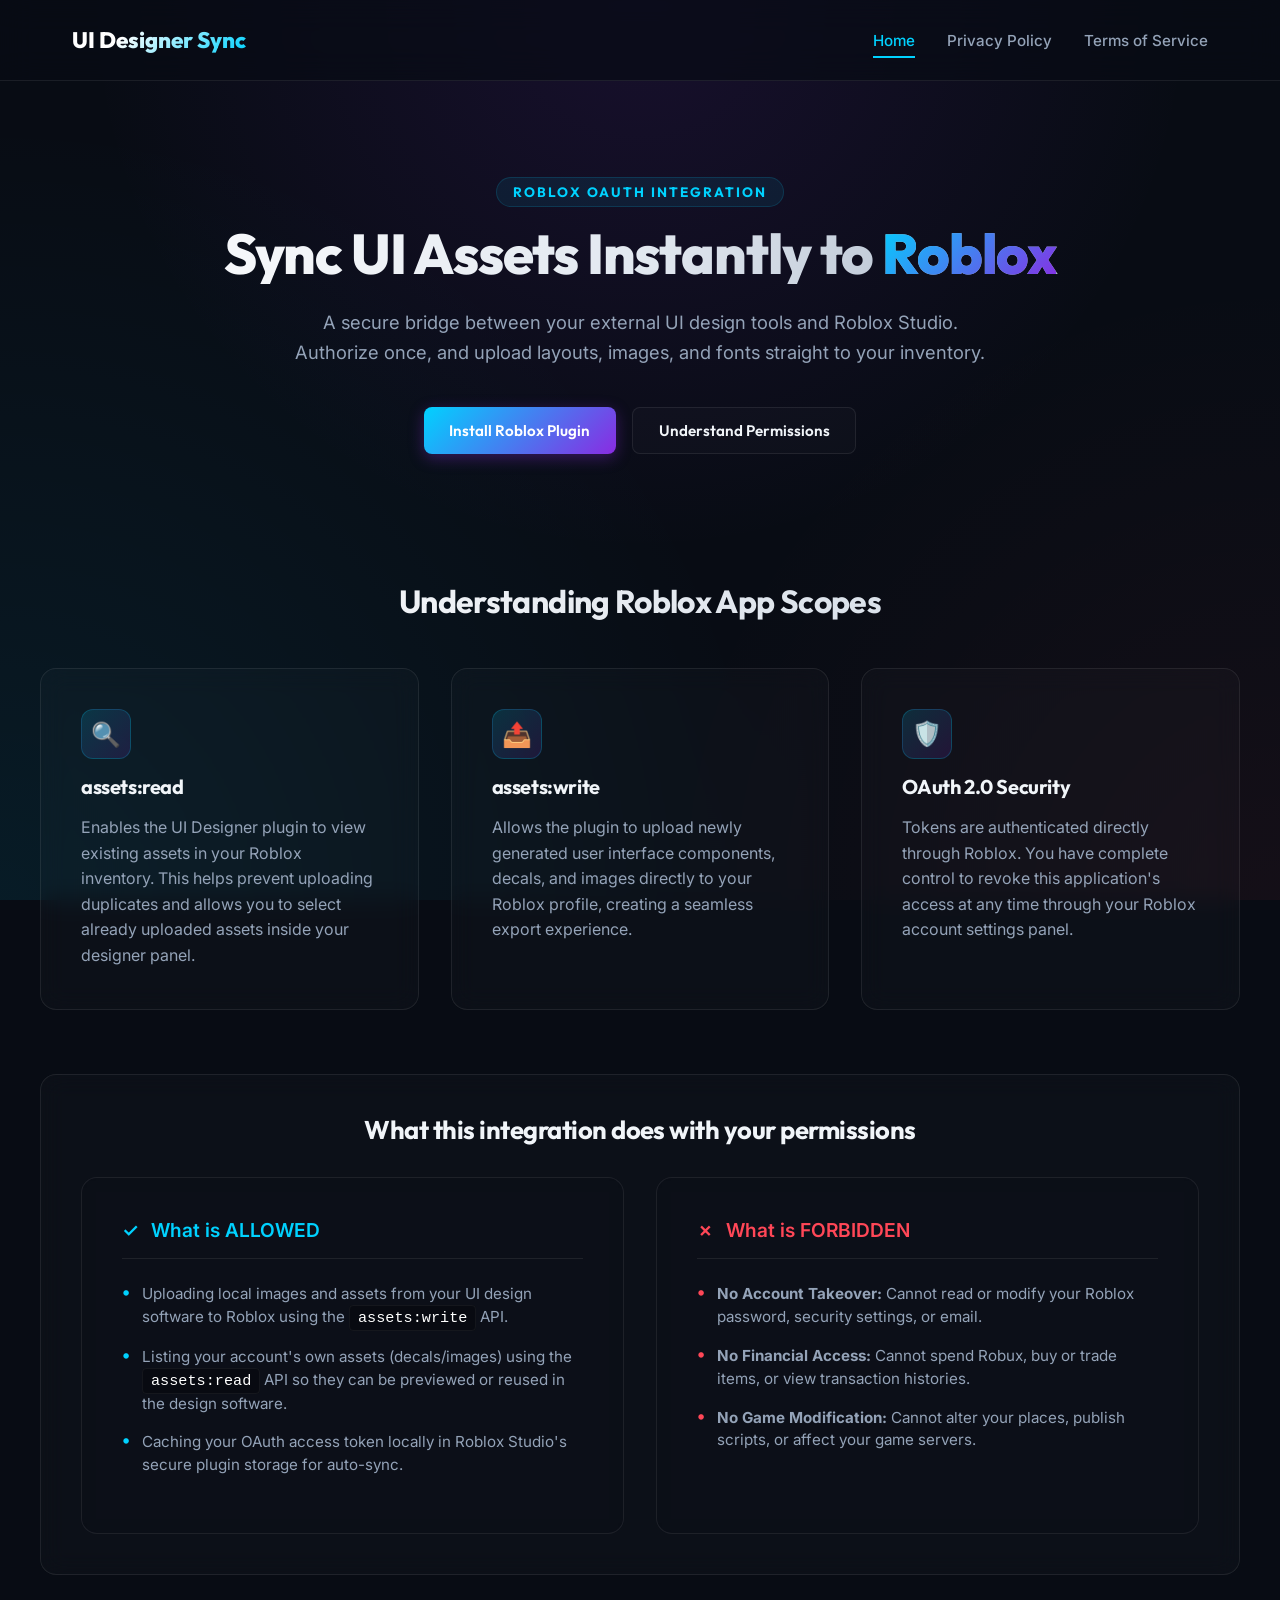
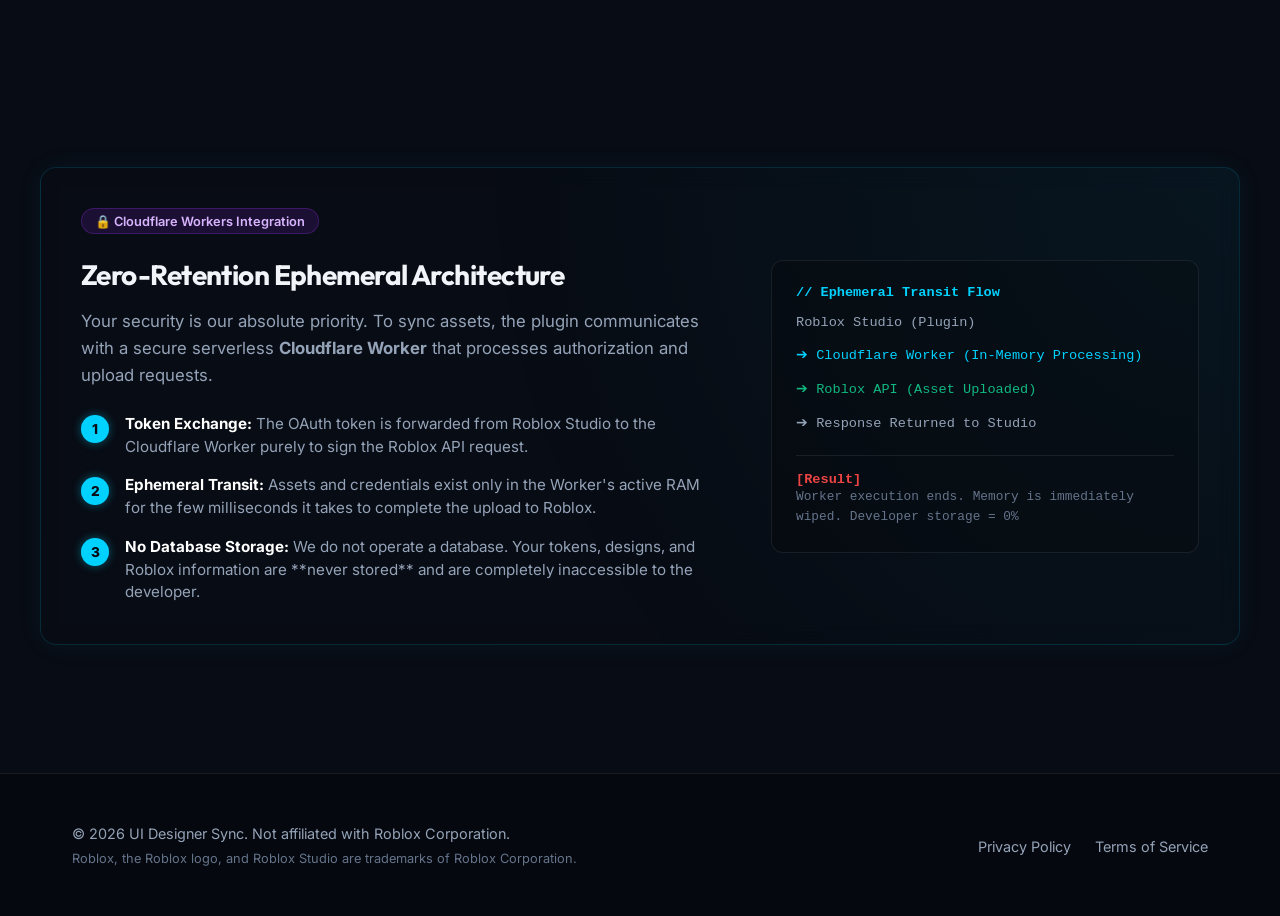
==== index.html @ 8e68c775 "Add files via upload" ====
<!DOCTYPE html>
<html lang="en">
<head>
  <meta charset="UTF-8">
  <meta name="viewport" content="width=device-width, initial-scale=1.0">
  <title>UI Designer Sync - Roblox OAuth Documentation & Entry Link</title>
  <meta name="description" content="Securely synchronize your UI designs and assets directly to your Roblox account. Read about our OAuth integration, assets:read/write scopes, and ephemeral Cloudflare Workers architecture.">
  
  <!-- Preconnect and Fonts -->
  <link rel="preconnect" href="https://fonts.googleapis.com">
  <link rel="preconnect" href="https://fonts.gstatic.com" crossorigin>
  <link href="https://fonts.googleapis.com/css2?family=Inter:wght@300;400;500;600;700&family=Outfit:wght@400;500;600;700;800&display=swap" rel="stylesheet">
  
  <!-- Core Stylesheet -->
  <link rel="stylesheet" href="style.css">
</head>
<body>

  <!-- Navigation Header -->
  <header id="site-header">
    <div class="container nav-wrapper">
      <div class="logo-area">
        <span class="logo-text">UI Designer Sync</span>
      </div>
      <nav id="main-navigation">
        <ul>
          <li><a href="index.html" class="active" id="nav-home">Home</a></li>
          <li><a href="privacy.html" id="nav-privacy">Privacy Policy</a></li>
          <li><a href="terms.html" id="nav-terms">Terms of Service</a></li>
        </ul>
      </nav>
    </div>
  </header>

  <main>
    <!-- Hero Section -->
    <section class="hero container" id="hero-section">
      <span class="hero-tagline">Roblox OAuth Integration</span>
      <h1 class="hero-title">Sync UI Assets Instantly to <span>Roblox</span></h1>
      <p class="hero-desc">
        A secure bridge between your external UI design tools and Roblox Studio. Authorize once, and upload layouts, images, and fonts straight to your inventory.
      </p>
      <div class="hero-actions">
        <a href="https://www.roblox.com/library/" target="_blank" rel="noopener noreferrer" class="btn btn-primary" id="btn-install-plugin">
          Install Roblox Plugin
        </a>
        <a href="#scopes-section" class="btn btn-secondary" id="btn-learn-more">
          Understand Permissions
        </a>
      </div>
    </section>

    <!-- Info / Permissions Section -->
    <section class="info-section container" id="scopes-section">
      <h2 class="section-title">Understanding Roblox App Scopes</h2>
      
      <div class="grid-3">
        <!-- Scope Read -->
        <div class="panel card" id="card-scope-read">
          <div class="card-icon">
            <span>🔍</span>
          </div>
          <h3 class="card-title">assets:read</h3>
          <p>
            Enables the UI Designer plugin to view existing assets in your Roblox inventory. This helps prevent uploading duplicates and allows you to select already uploaded assets inside your designer panel.
          </p>
        </div>

        <!-- Scope Write -->
        <div class="panel card" id="card-scope-write">
          <div class="card-icon">
            <span>📤</span>
          </div>
          <h3 class="card-title">assets:write</h3>
          <p>
            Allows the plugin to upload newly generated user interface components, decals, and images directly to your Roblox profile, creating a seamless export experience.
          </p>
        </div>

        <!-- Scope Security -->
        <div class="panel card" id="card-scope-security">
          <div class="card-icon">
            <span>🛡️</span>
          </div>
          <h3 class="card-title">OAuth 2.0 Security</h3>
          <p>
            Tokens are authenticated directly through Roblox. You have complete control to revoke this application's access at any time through your Roblox account settings panel.
          </p>
        </div>
      </div>

      <!-- Scope Allowed vs Forbidden Validator -->
      <div class="panel scope-validator-box" id="scope-validator">
        <h3 style="margin-bottom: 2rem; font-size: 1.6rem; text-align: center; font-family: 'Outfit', sans-serif;">
          What this integration does with your permissions
        </h3>
        
        <div class="scope-grid">
          <!-- Allowed Operations -->
          <div class="panel scope-list-panel allowed" id="panel-allowed-scopes">
            <div class="scope-header allowed">
              <span>✓</span> What is ALLOWED
            </div>
            <div class="scope-item">
              <span class="scope-item-bullet">•</span>
              <span class="scope-item-text">
                Uploading local images and assets from your UI design software to Roblox using the <code class="scope-code">assets:write</code> API.
              </span>
            </div>
            <div class="scope-item">
              <span class="scope-item-bullet">•</span>
              <span class="scope-item-text">
                Listing your account's own assets (decals/images) using the <code class="scope-code">assets:read</code> API so they can be previewed or reused in the design software.
              </span>
            </div>
            <div class="scope-item">
              <span class="scope-item-bullet">•</span>
              <span class="scope-item-text">
                Caching your OAuth access token locally in Roblox Studio's secure plugin storage for auto-sync.
              </span>
            </div>
          </div>

          <!-- Forbidden Operations -->
          <div class="panel scope-list-panel forbidden" id="panel-forbidden-scopes">
            <div class="scope-header forbidden">
              <span>✗</span> What is FORBIDDEN
            </div>
            <div class="scope-item">
              <span class="scope-item-bullet">•</span>
              <span class="scope-item-text">
                <strong>No Account Takeover:</strong> Cannot read or modify your Roblox password, security settings, or email.
              </span>
            </div>
            <div class="scope-item">
              <span class="scope-item-bullet">•</span>
              <span class="scope-item-text">
                <strong>No Financial Access:</strong> Cannot spend Robux, buy or trade items, or view transaction histories.
              </span>
            </div>
            <div class="scope-item">
              <span class="scope-item-bullet">•</span>
              <span class="scope-item-text">
                <strong>No Game Modification:</strong> Cannot alter your places, publish scripts, or affect your game servers.
              </span>
            </div>
          </div>
        </div>
      </div>
    </section>

    <!-- Cloudflare Security Architecture Section -->
    <section class="info-section container" id="security-architecture">
      <div class="panel security-highlight" id="security-panel">
        <div class="security-grid">
          <div class="security-content">
            <span class="security-badge">🔒 Cloudflare Workers Integration</span>
            <h3>Zero-Retention Ephemeral Architecture</h3>
            <p>
              Your security is our absolute priority. To sync assets, the plugin communicates with a secure serverless <strong>Cloudflare Worker</strong> that processes authorization and upload requests.
            </p>
            
            <div class="workflow-steps">
              <div class="wf-step">
                <div class="wf-num">1</div>
                <div class="wf-text">
                  <strong>Token Exchange:</strong> The OAuth token is forwarded from Roblox Studio to the Cloudflare Worker purely to sign the Roblox API request.
                </div>
              </div>
              
              <div class="wf-step">
                <div class="wf-num">2</div>
                <div class="wf-text">
                  <strong>Ephemeral Transit:</strong> Assets and credentials exist only in the Worker's active RAM for the few milliseconds it takes to complete the upload to Roblox.
                </div>
              </div>
              
              <div class="wf-step">
                <div class="wf-num">3</div>
                <div class="wf-text">
                  <strong>No Database Storage:</strong> We do not operate a database. Your tokens, designs, and Roblox information are **never stored** and are completely inaccessible to the developer.
                </div>
              </div>
            </div>
          </div>
          
          <div class="security-visual-card" id="security-visual">
            <div class="code-title">// Ephemeral Transit Flow</div>
            <p style="margin-bottom: 0.75rem;">Roblox Studio (Plugin)</p>
            <p style="margin-bottom: 0.75rem; color: var(--primary);">➔ Cloudflare Worker (In-Memory Processing)</p>
            <p style="margin-bottom: 0.75rem; color: #10b981;">➔ Roblox API (Asset Uploaded)</p>
            <p style="margin-bottom: 1.25rem;">➔ Response Returned to Studio</p>
            <hr style="border: 0; border-top: 1px solid var(--border-glass); margin-bottom: 1rem;">
            <div style="color: #ef4444; font-weight: bold;">[Result]</div>
            <p style="color: var(--text-muted); font-size: 0.8rem;">
              Worker execution ends. Memory is immediately wiped. Developer storage = 0%
            </p>
          </div>
        </div>
      </div>
    </section>
  </main>

  <!-- Footer Section -->
  <footer id="site-footer">
    <div class="container footer-wrapper">
      <div>
        <p>&copy; 2026 UI Designer Sync. Not affiliated with Roblox Corporation.</p>
        <p style="font-size: 0.8rem; margin-top: 0.25rem; color: var(--text-muted);">
          Roblox, the Roblox logo, and Roblox Studio are trademarks of Roblox Corporation.
        </p>
      </div>
      <div class="footer-links">
        <a href="privacy.html" id="footer-privacy">Privacy Policy</a>
        <a href="terms.html" id="footer-terms">Terms of Service</a>
      </div>
    </div>
  </footer>

</body>
</html>
---- style.css ----
/* UI Designer Sync - Premium CSS Design System */

/* Root Variables */
:root {
  --bg-primary: #080c14;
  --bg-secondary: #0d1527;
  --bg-glass: rgba(255, 255, 255, 0.02);
  --bg-glass-hover: rgba(255, 255, 255, 0.05);
  
  --border-glass: rgba(255, 255, 255, 0.08);
  --border-glass-hover: rgba(255, 255, 255, 0.15);
  
  /* Color Palette */
  --primary: #00d2ff;
  --primary-glow: rgba(0, 210, 255, 0.35);
  --secondary: #8a2be2;
  --secondary-glow: rgba(138, 43, 226, 0.35);
  --accent: #ff4757;
  --accent-glow: rgba(255, 71, 87, 0.35);
  
  --text-primary: #f1f5f9;
  --text-secondary: #94a3b8;
  --text-muted: #64748b;
  
  /* Gradation */
  --grad-primary: linear-gradient(135deg, var(--primary) 0%, var(--secondary) 100%);
  --grad-text: linear-gradient(135deg, #ffffff 0%, #cbd5e1 50%, #94a3b8 100%);
  --grad-glow: linear-gradient(135deg, rgba(0, 210, 255, 0.15) 0%, rgba(138, 43, 226, 0.15) 100%);

  /* Animation transition speeds */
  --trans-fast: 0.2s ease;
  --trans-normal: 0.3s cubic-bezier(0.4, 0, 0.2, 1);
  --trans-slow: 0.5s ease;
}

/* Reset and Base Styles */
* {
  box-sizing: border-box;
  margin: 0;
  padding: 0;
}

html {
  scroll-behavior: smooth;
  font-size: 16px;
  background-color: var(--bg-primary);
  color: var(--text-primary);
  font-family: 'Inter', -apple-system, BlinkMacSystemFont, "Segoe UI", Roboto, sans-serif;
  overflow-x: hidden;
}

body {
  min-height: 100vh;
  display: flex;
  flex-direction: column;
  position: relative;
  /* Dark space grid background */
  background-image: 
    radial-gradient(circle at 50% 0%, rgba(138, 43, 226, 0.12) 0%, transparent 50%),
    radial-gradient(circle at 0% 100%, rgba(0, 210, 255, 0.08) 0%, transparent 50%),
    radial-gradient(circle at 100% 100%, rgba(255, 71, 87, 0.05) 0%, transparent 40%);
  background-attachment: fixed;
}

/* Scrollbar Styling */
::-webkit-scrollbar {
  width: 8px;
}
::-webkit-scrollbar-track {
  background: var(--bg-primary);
}
::-webkit-scrollbar-thumb {
  background: var(--border-glass);
  border-radius: 4px;
}
::-webkit-scrollbar-thumb:hover {
  background: var(--text-muted);
}

/* Typography */
h1, h2, h3, h4, h5, h6 {
  font-family: 'Outfit', -apple-system, BlinkMacSystemFont, sans-serif;
  font-weight: 700;
  letter-spacing: -0.02em;
  line-height: 1.2;
}

p {
  line-height: 1.6;
  color: var(--text-secondary);
}

a {
  color: var(--primary);
  text-decoration: none;
  transition: var(--trans-fast);
}

a:hover {
  color: #fff;
  text-shadow: 0 0 8px var(--primary-glow);
}

/* Layout Container */
.container {
  width: 100%;
  max-width: 1200px;
  margin: 0 auto;
  padding: 0 2rem;
}

/* Navigation Header */
header {
  position: sticky;
  top: 0;
  z-index: 100;
  background: rgba(8, 12, 20, 0.7);
  backdrop-filter: blur(16px);
  -webkit-backdrop-filter: blur(16px);
  border-bottom: 1px solid var(--border-glass);
  transition: var(--trans-normal);
}

.nav-wrapper {
  display: flex;
  justify-content: space-between;
  align-items: center;
  height: 80px;
}

.logo-area {
  display: flex;
  align-items: center;
  gap: 0.75rem;
}

.logo-text {
  font-size: 1.4rem;
  font-weight: 800;
  background: linear-gradient(135deg, #ffffff 30%, var(--primary) 100%);
  -webkit-background-clip: text;
  -webkit-text-fill-color: transparent;
  font-family: 'Outfit', sans-serif;
}

nav ul {
  display: flex;
  gap: 2rem;
  list-style: none;
}

nav a {
  color: var(--text-secondary);
  font-weight: 500;
  font-size: 0.95rem;
  position: relative;
  padding: 0.5rem 0;
}

nav a::after {
  content: '';
  position: absolute;
  bottom: 0;
  left: 0;
  width: 0;
  height: 2px;
  background: var(--grad-primary);
  transition: var(--trans-normal);
}

nav a:hover {
  color: var(--text-primary);
}

nav a:hover::after {
  width: 100%;
}

nav a.active {
  color: var(--primary);
}

nav a.active::after {
  width: 100%;
  background: var(--primary);
}

/* Buttons */
.btn {
  display: inline-flex;
  align-items: center;
  justify-content: center;
  padding: 0.8rem 1.6rem;
  font-family: 'Outfit', sans-serif;
  font-weight: 600;
  font-size: 0.95rem;
  border-radius: 8px;
  cursor: pointer;
  transition: var(--trans-normal);
  gap: 0.5rem;
}

.btn-primary {
  background: var(--grad-primary);
  color: #fff;
  border: none;
  box-shadow: 0 4px 15px var(--secondary-glow);
}

.btn-primary:hover {
  transform: translateY(-2px);
  box-shadow: 0 8px 25px var(--primary-glow);
  color: #fff;
  text-shadow: none;
}

.btn-secondary {
  background: var(--bg-glass);
  color: var(--text-primary);
  border: 1px solid var(--border-glass);
}

.btn-secondary:hover {
  background: var(--bg-glass-hover);
  border-color: var(--border-glass-hover);
  color: #fff;
  transform: translateY(-2px);
  text-shadow: none;
}

/* Glassmorphism Card Panels */
.panel {
  background: var(--bg-glass);
  border: 1px solid var(--border-glass);
  border-radius: 16px;
  backdrop-filter: blur(12px);
  -webkit-backdrop-filter: blur(12px);
  padding: 2.5rem;
  transition: var(--trans-normal);
}

.panel:hover {
  border-color: var(--border-glass-hover);
  background: var(--bg-glass-hover);
  box-shadow: 0 10px 30px rgba(0, 0, 0, 0.3);
}

/* Hero Section */
.hero {
  padding: 6rem 0 4rem;
  text-align: center;
  position: relative;
}

.hero-tagline {
  font-family: 'Outfit', sans-serif;
  text-transform: uppercase;
  font-size: 0.85rem;
  font-weight: 700;
  letter-spacing: 0.15em;
  color: var(--primary);
  margin-bottom: 1rem;
  display: inline-block;
  padding: 0.3rem 1rem;
  background: rgba(0, 210, 255, 0.08);
  border: 1px solid rgba(0, 210, 255, 0.15);
  border-radius: 50px;
}

.hero-title {
  font-size: 3.5rem;
  font-weight: 800;
  line-height: 1.1;
  margin-bottom: 1.5rem;
  background: linear-gradient(to right, #ffffff, #e2e8f0, #94a3b8);
  -webkit-background-clip: text;
  -webkit-text-fill-color: transparent;
}

.hero-title span {
  background: var(--grad-primary);
  -webkit-background-clip: text;
  -webkit-text-fill-color: transparent;
}

.hero-desc {
  max-width: 700px;
  margin: 0 auto 2.5rem;
  font-size: 1.15rem;
  color: var(--text-secondary);
}

.hero-actions {
  display: flex;
  justify-content: center;
  gap: 1rem;
}

/* Features/Scopes Section */
.info-section {
  padding: 4rem 0;
}

.section-title {
  text-align: center;
  font-size: 2rem;
  margin-bottom: 3rem;
  background: linear-gradient(to right, #ffffff, #cbd5e1);
  -webkit-background-clip: text;
  -webkit-text-fill-color: transparent;
}

.grid-3 {
  display: grid;
  grid-template-columns: repeat(auto-fit, minmax(320px, 1fr));
  gap: 2rem;
}

.card {
  display: flex;
  flex-direction: column;
  gap: 1rem;
}

.card-icon {
  width: 50px;
  height: 50px;
  border-radius: 12px;
  display: flex;
  align-items: center;
  justify-content: center;
  background: var(--grad-glow);
  border: 1px solid rgba(0, 210, 255, 0.2);
  color: var(--primary);
  font-size: 1.5rem;
}

.card-title {
  font-size: 1.25rem;
  color: var(--text-primary);
}

/* Visual Scope Checker */
.scope-validator-box {
  margin-top: 4rem;
}

.scope-grid {
  display: grid;
  grid-template-columns: 1fr 1fr;
  gap: 2rem;
}

@media(max-width: 768px) {
  .scope-grid {
    grid-template-columns: 1fr;
  }
}

.scope-list-panel {
  background: rgba(8, 12, 20, 0.4);
}

.scope-header {
  display: flex;
  align-items: center;
  gap: 0.75rem;
  font-size: 1.2rem;
  font-weight: 600;
  margin-bottom: 1.5rem;
  padding-bottom: 1rem;
  border-bottom: 1px solid var(--border-glass);
}

.scope-header.allowed {
  color: var(--primary);
}

.scope-header.forbidden {
  color: var(--accent);
}

.scope-item {
  display: flex;
  align-items: flex-start;
  gap: 0.75rem;
  margin-bottom: 1rem;
}

.scope-item-bullet {
  font-weight: bold;
  line-height: 1;
  font-size: 1.1rem;
}

.allowed .scope-item-bullet {
  color: var(--primary);
}

.forbidden .scope-item-bullet {
  color: var(--accent);
}

.scope-item-text {
  font-size: 0.95rem;
  line-height: 1.5;
  color: var(--text-secondary);
}

.scope-code {
  background: rgba(0, 0, 0, 0.3);
  padding: 0.2rem 0.5rem;
  border-radius: 4px;
  font-family: monospace;
  color: #fff;
  border: 1px solid rgba(255, 255, 255, 0.05);
}

/* Security Detail Section */
.security-highlight {
  background: radial-gradient(circle at 100% 0%, rgba(0, 210, 255, 0.05) 0%, transparent 60%);
  border: 1px solid rgba(0, 210, 255, 0.15);
  box-shadow: 0 0 30px rgba(0, 210, 255, 0.05);
  margin: 4rem 0;
}

.security-badge {
  display: inline-flex;
  align-items: center;
  gap: 0.5rem;
  background: rgba(138, 43, 226, 0.15);
  color: #d8b4fe;
  font-size: 0.8rem;
  font-weight: 600;
  padding: 0.3rem 0.8rem;
  border-radius: 50px;
  border: 1px solid rgba(138, 43, 226, 0.3);
  margin-bottom: 1.5rem;
}

.security-grid {
  display: grid;
  grid-template-columns: 3fr 2fr;
  gap: 3rem;
  align-items: center;
}

@media(max-width: 900px) {
  .security-grid {
    grid-template-columns: 1fr;
  }
}

.security-content h3 {
  font-size: 1.75rem;
  margin-bottom: 1rem;
}

.security-content p {
  margin-bottom: 1.5rem;
  font-size: 1.05rem;
}

.workflow-steps {
  display: flex;
  flex-direction: column;
  gap: 1rem;
}

.wf-step {
  display: flex;
  gap: 1rem;
  align-items: flex-start;
}

.wf-num {
  width: 28px;
  height: 28px;
  background: var(--primary);
  color: var(--bg-primary);
  border-radius: 50%;
  display: flex;
  align-items: center;
  justify-content: center;
  font-weight: 800;
  font-size: 0.85rem;
  flex-shrink: 0;
  margin-top: 0.15rem;
  box-shadow: 0 0 10px rgba(0, 210, 255, 0.4);
}

.wf-text {
  font-size: 0.95rem;
  color: var(--text-secondary);
  line-height: 1.5;
}

.wf-text strong {
  color: #fff;
}

.security-visual-card {
  background: rgba(0, 0, 0, 0.2);
  border: 1px solid var(--border-glass);
  border-radius: 12px;
  padding: 1.5rem;
  font-family: monospace;
  font-size: 0.85rem;
  color: #a4b0be;
}

.code-title {
  color: var(--primary);
  margin-bottom: 0.75rem;
  font-weight: bold;
}

/* Legal Documents layout (Privacy Policy & ToS) */
.legal-container {
  padding: 4rem 0;
  max-width: 900px;
  margin: 0 auto;
}

.legal-header {
  text-align: center;
  margin-bottom: 3.5rem;
  padding-bottom: 2rem;
  border-bottom: 1px solid var(--border-glass);
}

.legal-title {
  font-size: 2.75rem;
  margin-bottom: 0.75rem;
  background: linear-gradient(to right, #ffffff, #cbd5e1);
  -webkit-background-clip: text;
  -webkit-text-fill-color: transparent;
}

.legal-date {
  color: var(--text-muted);
  font-size: 0.9rem;
}

.legal-card {
  background: var(--bg-glass);
  border: 1px solid var(--border-glass);
  border-radius: 16px;
  padding: 3.5rem;
  box-shadow: 0 4px 30px rgba(0, 0, 0, 0.2);
}

@media(max-width: 768px) {
  .legal-card {
    padding: 2rem 1.5rem;
  }
}

.legal-card section {
  margin-bottom: 2.5rem;
}

.legal-card section:last-child {
  margin-bottom: 0;
}

.legal-card h2 {
  font-size: 1.5rem;
  color: #fff;
  margin-bottom: 1.2rem;
  display: flex;
  align-items: center;
  gap: 0.75rem;
  border-left: 3px solid var(--primary);
  padding-left: 0.75rem;
}

.legal-card p {
  margin-bottom: 1rem;
  color: var(--text-secondary);
  font-size: 1.02rem;
  line-height: 1.7;
}

.legal-card ul, .legal-card ol {
  margin-bottom: 1.25rem;
  margin-left: 1.5rem;
  color: var(--text-secondary);
}

.legal-card li {
  margin-bottom: 0.5rem;
  line-height: 1.6;
}

.alert-box {
  background: rgba(0, 210, 255, 0.05);
  border: 1px solid rgba(0, 210, 255, 0.15);
  padding: 1.25rem;
  border-radius: 8px;
  margin-bottom: 1.5rem;
}

.alert-box.purple {
  background: rgba(138, 43, 226, 0.05);
  border-color: rgba(138, 43, 226, 0.15);
}

.alert-box h4 {
  color: #fff;
  margin-bottom: 0.5rem;
  font-size: 1.05rem;
}

.alert-box p {
  font-size: 0.95rem;
  margin-bottom: 0;
}

/* Footer styling */
footer {
  margin-top: auto;
  border-top: 1px solid var(--border-glass);
  background: rgba(5, 8, 14, 0.9);
  padding: 3rem 0;
  color: var(--text-muted);
  font-size: 0.9rem;
}

.footer-wrapper {
  display: flex;
  justify-content: space-between;
  align-items: center;
  gap: 1.5rem;
}

@media(max-width: 600px) {
  .footer-wrapper {
    flex-direction: column;
    text-align: center;
  }
}

.footer-links {
  display: flex;
  gap: 1.5rem;
}

.footer-links a {
  color: var(--text-secondary);
}

.footer-links a:hover {
  color: #fff;
}

/* Mobile Nav Toggler (simple pure CSS responsive drawer/menu placeholder or layout) */
.mobile-nav-toggle {
  display: none;
}

@media(max-width: 768px) {
  .hero-title {
    font-size: 2.5rem;
  }
  
  nav ul {
    gap: 1.25rem;
  }
  
  nav a {
    font-size: 0.85rem;
  }
}
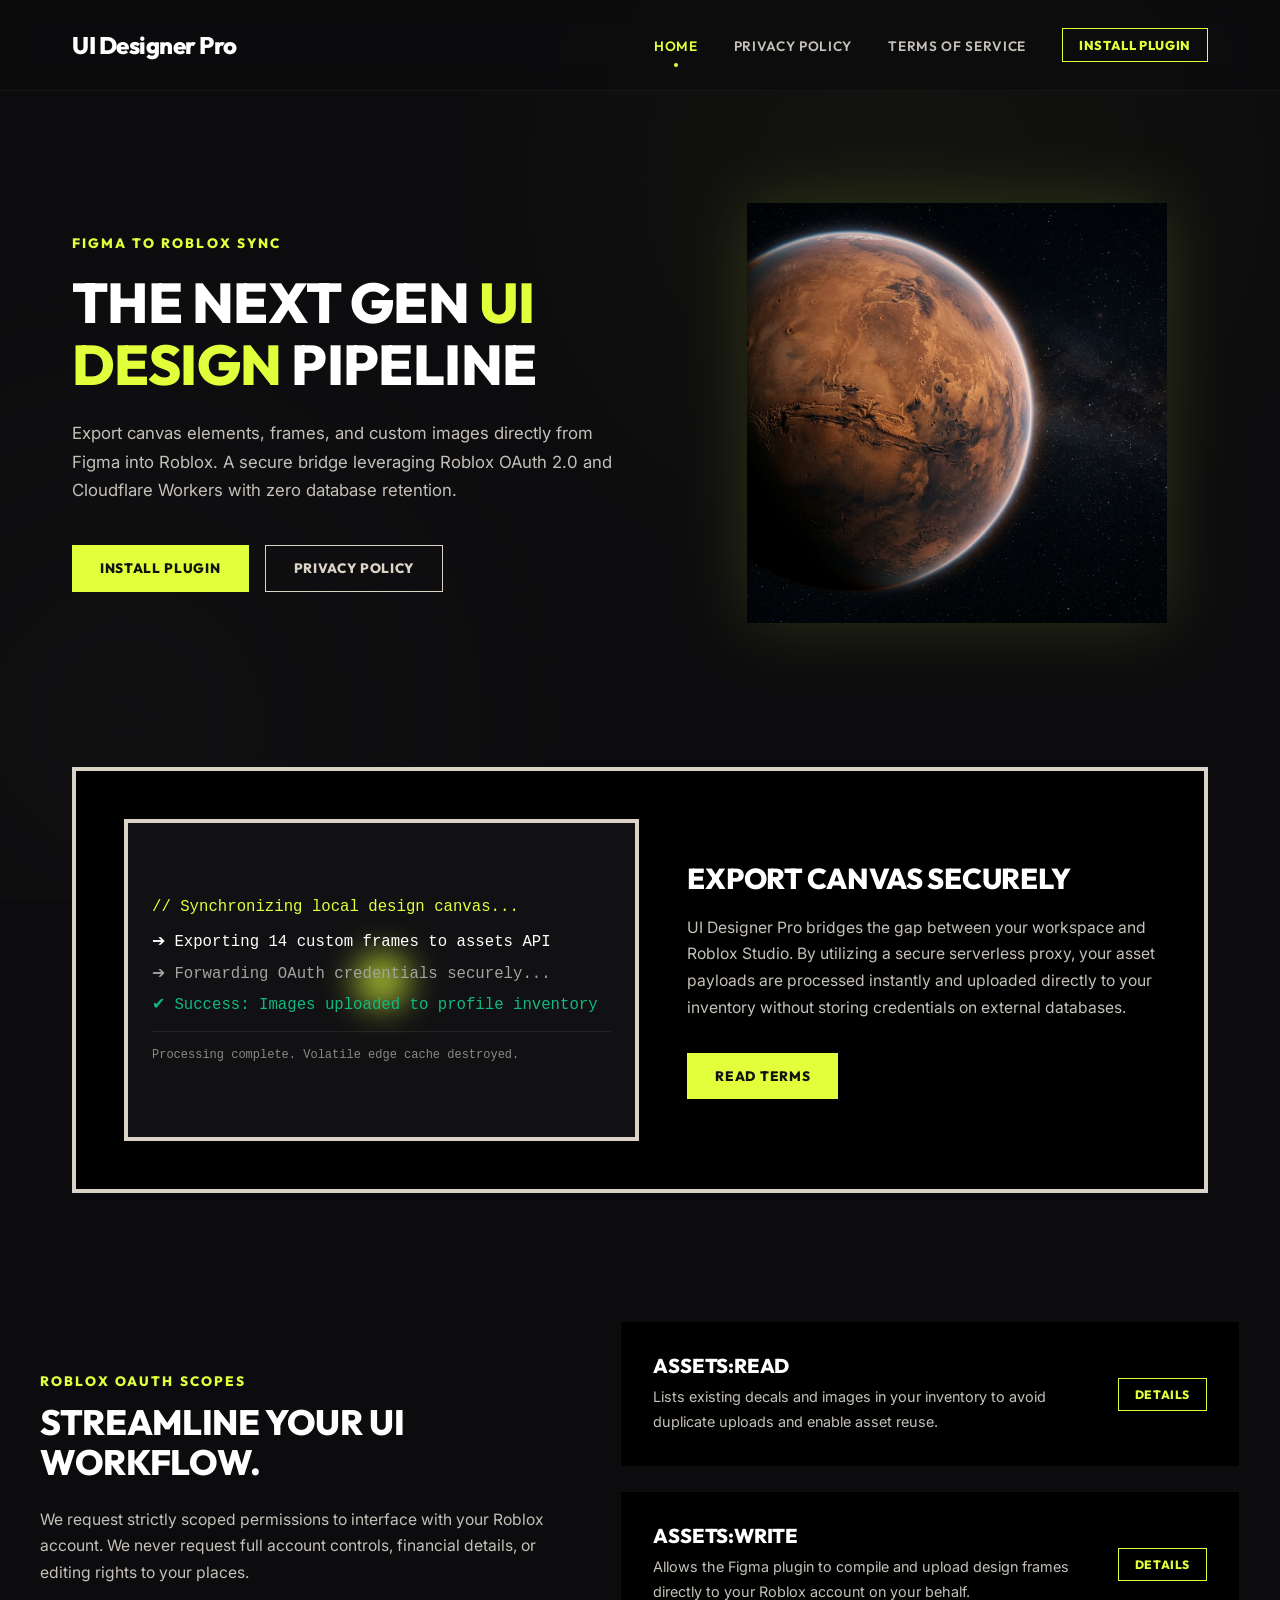
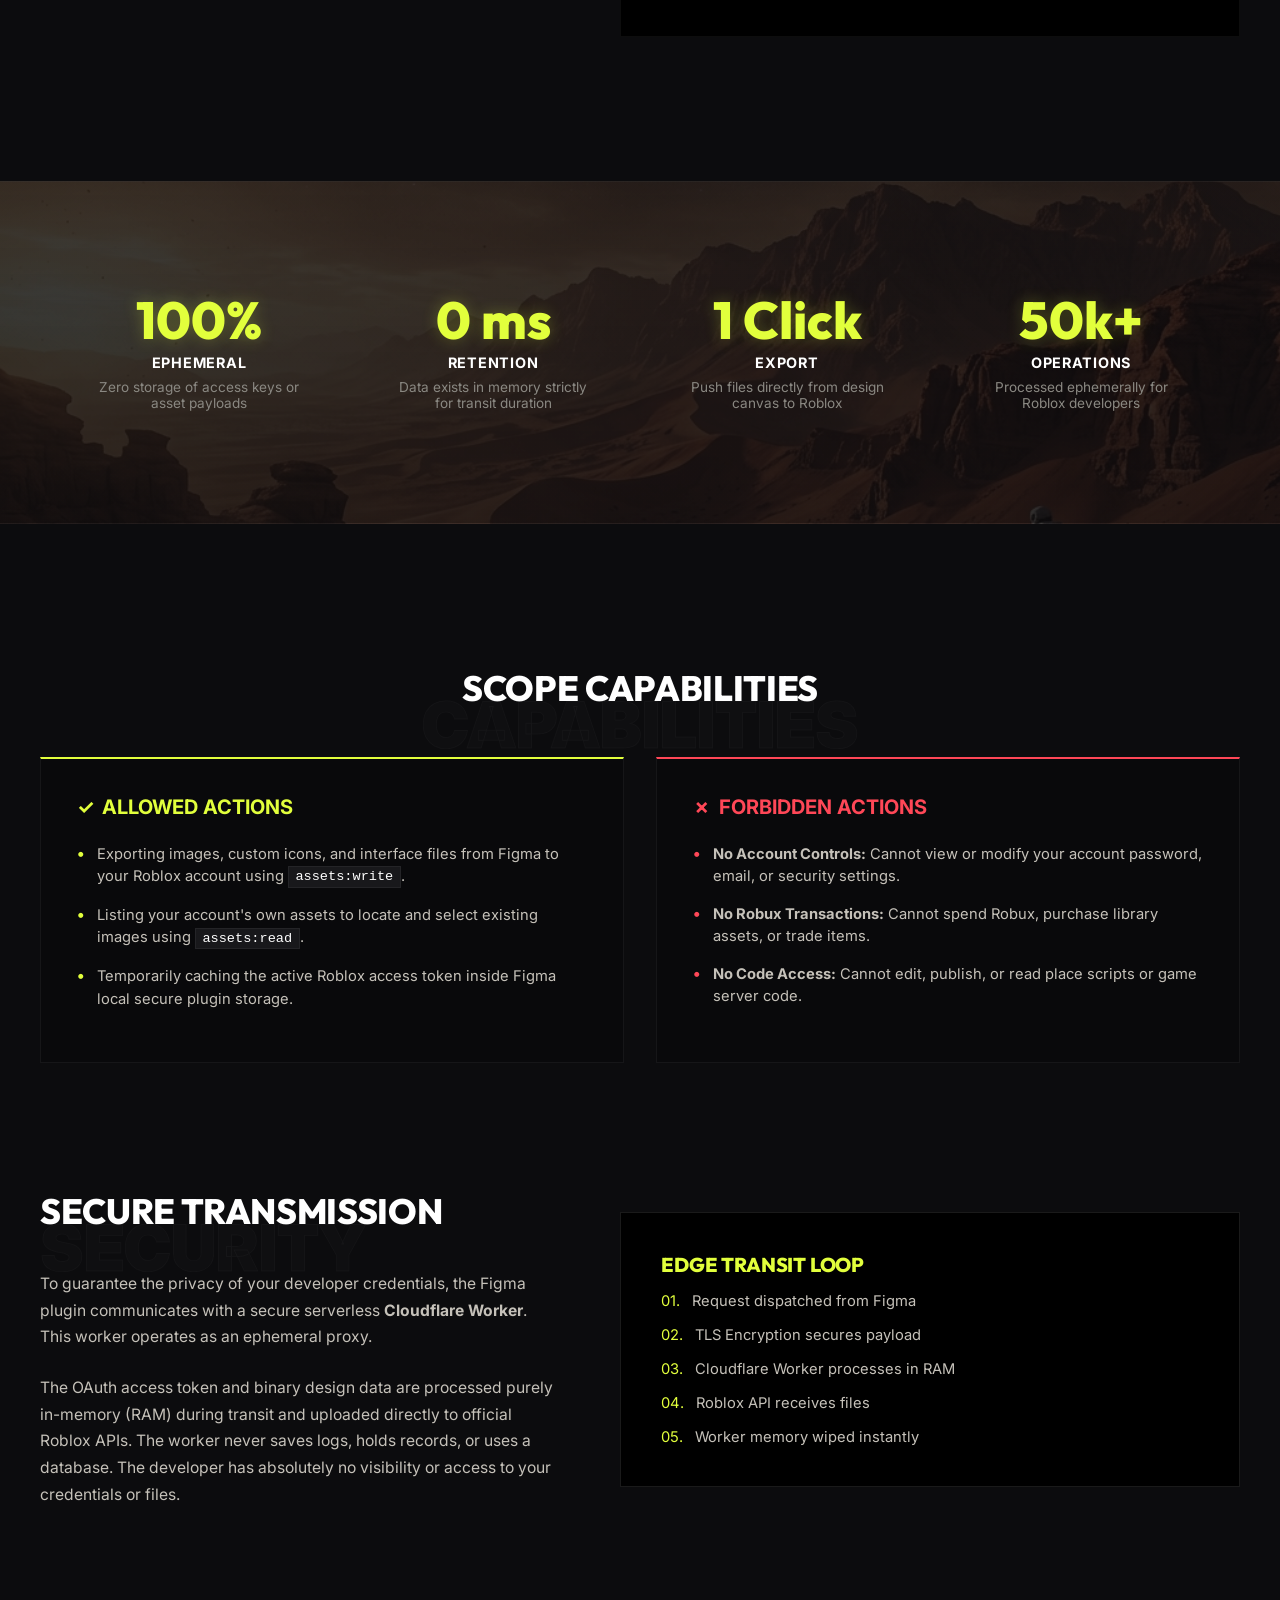
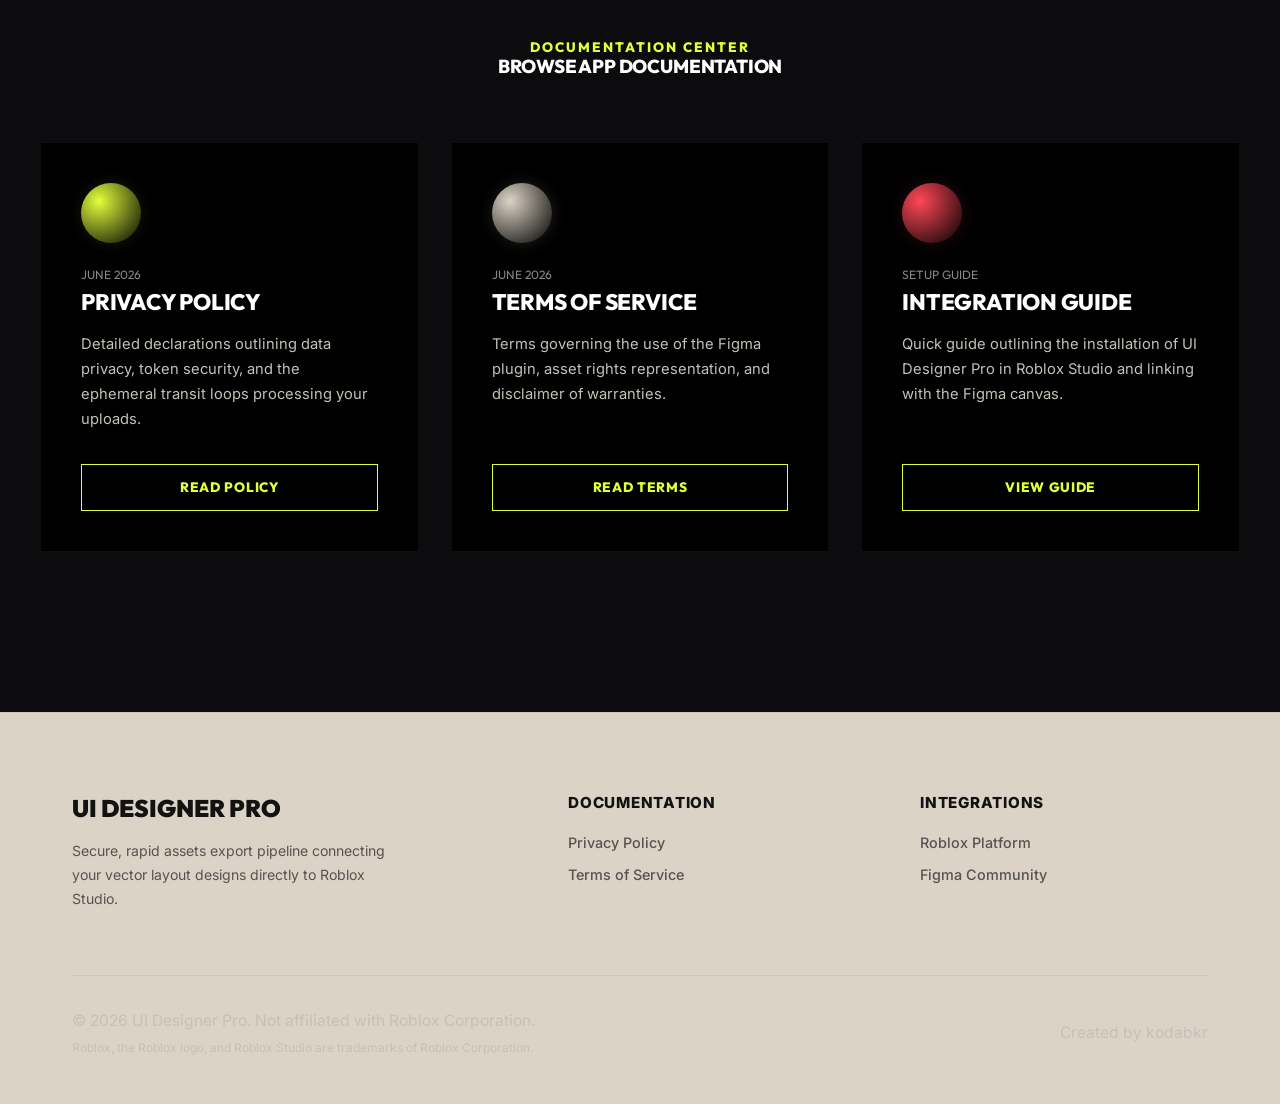
==== commit bc2bbd10: "Add files via upload" ====
--- a/index.html
+++ b/index.html
@@ -3,15 +3,15 @@
 <head>
   <meta charset="UTF-8">
   <meta name="viewport" content="width=device-width, initial-scale=1.0">
-  <title>UI Designer Sync - Roblox OAuth Documentation & Entry Link</title>
-  <meta name="description" content="Securely synchronize your UI designs and assets directly to your Roblox account. Read about our OAuth integration, assets:read/write scopes, and ephemeral Cloudflare Workers architecture.">
+  <title>UI Designer Pro - Figma-to-Roblox Documentation</title>
+  <meta name="description" content="Securely synchronize your UI designs and assets from Figma directly to your Roblox account. Read about our secure OAuth integration, assets:read/write scopes, and ephemeral Cloudflare Workers.">
   
   <!-- Preconnect and Fonts -->
   <link rel="preconnect" href="https://fonts.googleapis.com">
   <link rel="preconnect" href="https://fonts.gstatic.com" crossorigin>
   <link href="https://fonts.googleapis.com/css2?family=Inter:wght@300;400;500;600;700&family=Outfit:wght@400;500;600;700;800&display=swap" rel="stylesheet">
   
-  <!-- Core Stylesheet -->
+  <!-- Central Stylesheet -->
   <link rel="stylesheet" href="style.css">
 </head>
 <body>
@@ -20,13 +20,14 @@
   <header id="site-header">
     <div class="container nav-wrapper">
       <div class="logo-area">
-        <span class="logo-text">UI Designer Sync</span>
+        <span class="logo-text">UI Designer Pro</span>
       </div>
       <nav id="main-navigation">
         <ul>
           <li><a href="index.html" class="active" id="nav-home">Home</a></li>
           <li><a href="privacy.html" id="nav-privacy">Privacy Policy</a></li>
           <li><a href="terms.html" id="nav-terms">Terms of Service</a></li>
+          <li><a href="https://www.roblox.com/library/" target="_blank" rel="noopener noreferrer" class="btn-rect btn-rect-outline-yellow" id="nav-cta-install" style="padding: 0.5rem 1rem; font-size: 0.8rem;">Install Plugin</a></li>
         </ul>
       </nav>
     </div>
@@ -34,185 +35,281 @@
 
   <main>
     <!-- Hero Section -->
-    <section class="hero container" id="hero-section">
-      <span class="hero-tagline">Roblox OAuth Integration</span>
-      <h1 class="hero-title">Sync UI Assets Instantly to <span>Roblox</span></h1>
-      <p class="hero-desc">
-        A secure bridge between your external UI design tools and Roblox Studio. Authorize once, and upload layouts, images, and fonts straight to your inventory.
-      </p>
-      <div class="hero-actions">
-        <a href="https://www.roblox.com/library/" target="_blank" rel="noopener noreferrer" class="btn btn-primary" id="btn-install-plugin">
-          Install Roblox Plugin
-        </a>
-        <a href="#scopes-section" class="btn btn-secondary" id="btn-learn-more">
-          Understand Permissions
-        </a>
-      </div>
-    </section>
-
-    <!-- Info / Permissions Section -->
-    <section class="info-section container" id="scopes-section">
-      <h2 class="section-title">Understanding Roblox App Scopes</h2>
-      
-      <div class="grid-3">
-        <!-- Scope Read -->
-        <div class="panel card" id="card-scope-read">
-          <div class="card-icon">
-            <span>🔍</span>
-          </div>
-          <h3 class="card-title">assets:read</h3>
+    <section class="container" id="hero-section">
+      <div class="hero-layout">
+        <div class="hero-copy">
+          <span class="hero-tag">Figma to Roblox Sync</span>
+          <h1 class="hero-title-main">The Next Gen <span>UI Design</span> Pipeline</h1>
+          <p class="hero-paragraph">
+            Export canvas elements, frames, and custom images directly from Figma into Roblox. A secure bridge leveraging Roblox OAuth 2.0 and Cloudflare Workers with zero database retention.
+          </p>
+          <div class="hero-buttons">
+            <a href="https://www.roblox.com/library/" target="_blank" rel="noopener noreferrer" class="btn-rect btn-rect-yellow" id="btn-install-plugin">
+              Install Plugin
+            </a>
+            <a href="privacy.html" class="btn-rect btn-rect-outline" id="btn-learn-more">
+              Privacy Policy
+            </a>
+          </div>
+        </div>
+        
+        <div class="hero-visual">
+          <img src="planet.png" alt="Mars Space Orb Graphic" class="hero-planet-img">
+        </div>
+      </div>
+    </section>
+
+    <!-- Beige Frame Section -->
+    <section class="container" id="beige-highlight-section">
+      <div class="beige-card-frame">
+        <div class="beige-card-layout">
+          <div class="beige-card-visual" id="mockup-display">
+            <!-- Stylized CSS Code Terminal Visual -->
+            <div style="font-family: monospace; font-size: 0.85rem; color: var(--text-sand); width: 100%; text-align: left; z-index: 5;">
+              <p style="color: var(--accent-yellow); margin-bottom: 0.5rem;">// Synchronizing local design canvas...</p>
+              <p style="margin-bottom: 0.3rem; color: #fff;">➔ Exporting 14 custom frames to assets API</p>
+              <p style="margin-bottom: 0.3rem; color: #a3a3a3;">➔ Forwarding OAuth credentials securely...</p>
+              <p style="margin-bottom: 0.8rem; color: #10b981;">✔ Success: Images uploaded to profile inventory</p>
+              <hr style="border: 0; border-top: 1px solid rgba(255,255,255,0.08); margin-bottom: 0.8rem;">
+              <p style="color: var(--text-grey); font-size: 0.75rem;">Processing complete. Volatile edge cache destroyed.</p>
+            </div>
+          </div>
+          
+          <div class="beige-card-info">
+            <h3>EXPORT CANVAS SECURELY</h3>
+            <p>
+              UI Designer Pro bridges the gap between your workspace and Roblox Studio. By utilizing a secure serverless proxy, your asset payloads are processed instantly and uploaded directly to your inventory without storing credentials on external databases.
+            </p>
+            <a href="terms.html" class="btn-rect btn-rect-yellow" id="btn-beige-read-terms">
+              Read Terms
+            </a>
+          </div>
+        </div>
+      </div>
+    </section>
+
+    <!-- Split Section (Allowed vs Forbidden / Scopes Explanation) -->
+    <section class="container split-layout" id="scopes-section">
+      <div class="split-left">
+        <span class="hero-tag" style="margin-bottom: 0.75rem;">Roblox OAuth Scopes</span>
+        <h3>Streamline your UI workflow.</h3>
+        <p>
+          We request strictly scoped permissions to interface with your Roblox account. We never request full account controls, financial details, or editing rights to your places.
+        </p>
+      </div>
+      
+      <div class="split-right">
+        <!-- Scope Card 1 -->
+        <div class="right-card" id="card-assets-read">
+          <div class="right-card-content">
+            <h4>assets:read</h4>
+            <p>Lists existing decals and images in your inventory to avoid duplicate uploads and enable asset reuse.</p>
+          </div>
+          <a href="#scope-validator" class="btn-rect btn-rect-outline-yellow" style="padding: 0.5rem 1rem; font-size: 0.75rem; flex-shrink: 0;">Details</a>
+        </div>
+
+        <!-- Scope Card 2 -->
+        <div class="right-card" id="card-assets-write">
+          <div class="right-card-content">
+            <h4>assets:write</h4>
+            <p>Allows the Figma plugin to compile and upload design frames directly to your Roblox account on your behalf.</p>
+          </div>
+          <a href="#scope-validator" class="btn-rect btn-rect-outline-yellow" style="padding: 0.5rem 1rem; font-size: 0.75rem; flex-shrink: 0;">Details</a>
+        </div>
+      </div>
+    </section>
+
+    <!-- Stat Banner using landscape.png -->
+    <section class="stats-banner" id="statistics-banner">
+      <div class="container stats-grid">
+        <div class="stat-item">
+          <span class="stat-num">100%</span>
+          <span class="stat-title">Ephemeral</span>
+          <span class="stat-desc">Zero storage of access keys or asset payloads</span>
+        </div>
+        <div class="stat-item">
+          <span class="stat-num">0 ms</span>
+          <span class="stat-title">Retention</span>
+          <span class="stat-desc">Data exists in memory strictly for transit duration</span>
+        </div>
+        <div class="stat-item">
+          <span class="stat-num">1 Click</span>
+          <span class="stat-title">Export</span>
+          <span class="stat-desc">Push files directly from design canvas to Roblox</span>
+        </div>
+        <div class="stat-item">
+          <span class="stat-num">50k+</span>
+          <span class="stat-title">Operations</span>
+          <span class="stat-desc">Processed ephemerally for Roblox developers</span>
+        </div>
+      </div>
+    </section>
+
+    <!-- Scope Allowed vs Forbidden Validator -->
+    <section class="container" id="scope-validator" style="padding: 4rem 0;">
+      <div class="heading-group" style="text-align: center; margin-bottom: 3rem;">
+        <h2>Scope Capabilities</h2>
+        <span class="ghost-title" style="left: 50%; transform: translateX(-50%);">CAPABILITIES</span>
+      </div>
+      
+      <div class="scope-grid-custom">
+        <!-- Allowed Card -->
+        <div class="scope-list-card allowed" id="allowed-scopes">
+          <div class="scope-list-header allowed">
+            <span>✓</span> ALLOWED ACTIONS
+          </div>
+          <div class="scope-list-item">
+            <span class="scope-list-bullet">•</span>
+            <span class="scope-list-text">
+              Exporting images, custom icons, and interface files from Figma to your Roblox account using <code class="scope-code">assets:write</code>.
+            </span>
+          </div>
+          <div class="scope-list-item">
+            <span class="scope-list-bullet">•</span>
+            <span class="scope-list-text">
+              Listing your account's own assets to locate and select existing images using <code class="scope-code">assets:read</code>.
+            </span>
+          </div>
+          <div class="scope-list-item">
+            <span class="scope-list-bullet">•</span>
+            <span class="scope-list-text">
+              Temporarily caching the active Roblox access token inside Figma local secure plugin storage.
+            </span>
+          </div>
+        </div>
+
+        <!-- Forbidden Card -->
+        <div class="scope-list-card forbidden" id="forbidden-scopes">
+          <div class="scope-list-header forbidden">
+            <span>✗</span> FORBIDDEN ACTIONS
+          </div>
+          <div class="scope-list-item">
+            <span class="scope-list-bullet">•</span>
+            <span class="scope-list-text">
+              <strong>No Account Controls:</strong> Cannot view or modify your account password, email, or security settings.
+            </span>
+          </div>
+          <div class="scope-list-item">
+            <span class="scope-list-bullet">•</span>
+            <span class="scope-list-text">
+              <strong>No Robux Transactions:</strong> Cannot spend Robux, purchase library assets, or trade items.
+            </span>
+          </div>
+          <div class="scope-list-item">
+            <span class="scope-list-bullet">•</span>
+            <span class="scope-list-text">
+              <strong>No Code Access:</strong> Cannot edit, publish, or read place scripts or game server code.
+            </span>
+          </div>
+        </div>
+      </div>
+    </section>
+
+    <!-- Zero-Storage Transmission Detail -->
+    <section class="container split-layout" id="security-transit-detail">
+      <div class="split-left">
+        <div class="heading-group">
+          <h2>Secure Transmission</h2>
+          <span class="ghost-title">SECURITY</span>
+        </div>
+        <p style="margin-bottom: 1.5rem;">
+          To guarantee the privacy of your developer credentials, the Figma plugin communicates with a secure serverless <strong>Cloudflare Worker</strong>. This worker operates as an ephemeral proxy.
+        </p>
+        <p>
+          The OAuth access token and binary design data are processed purely in-memory (RAM) during transit and uploaded directly to official Roblox APIs. The worker never saves logs, holds records, or uses a database. The developer has absolutely no visibility or access to your credentials or files.
+        </p>
+      </div>
+      
+      <div class="split-right" style="justify-content: center;">
+        <div class="panel" style="border: 1px solid var(--border-light); padding: 2.5rem; background: #000;">
+          <h4 style="font-family: 'Outfit', sans-serif; font-size: 1.25rem; margin-bottom: 1rem; color: var(--accent-yellow);">Edge Transit Loop</h4>
+          <ul style="list-style: none; display: flex; flex-direction: column; gap: 1rem; color: var(--text-sand); font-size: 0.92rem;">
+            <li style="display: flex; gap: 0.75rem;"><span style="color: var(--accent-yellow);">01.</span> Request dispatched from Figma</li>
+            <li style="display: flex; gap: 0.75rem;"><span style="color: var(--accent-yellow);">02.</span> TLS Encryption secures payload</li>
+            <li style="display: flex; gap: 0.75rem;"><span style="color: var(--accent-yellow);">03.</span> Cloudflare Worker processes in RAM</li>
+            <li style="display: flex; gap: 0.75rem;"><span style="color: var(--accent-yellow);">04.</span> Roblox API receives files</li>
+            <li style="display: flex; gap: 0.75rem;"><span style="color: var(--accent-yellow);">05.</span> Worker memory wiped instantly</li>
+          </ul>
+        </div>
+      </div>
+    </section>
+
+    <!-- Documentation Articles Grid -->
+    <section class="container" id="documentation-section" style="padding: 4rem 0 6rem;">
+      <div class="section-heading-center">
+        <span class="hero-tag" style="margin-bottom: 0.75rem;">Documentation Center</span>
+        <h3>Browse App Documentation</h3>
+      </div>
+      
+      <div class="doc-grid">
+        <!-- Card 1: Privacy Policy -->
+        <div class="doc-card" id="doc-card-privacy">
+          <div class="doc-card-sphere"></div>
+          <span class="doc-card-date">June 2026</span>
+          <h4 class="doc-card-title">Privacy Policy</h4>
+          <p class="doc-card-desc">Detailed declarations outlining data privacy, token security, and the ephemeral transit loops processing your uploads.</p>
+          <a href="privacy.html" class="btn-rect btn-rect-outline-yellow" id="btn-read-privacy">Read Policy</a>
+        </div>
+
+        <!-- Card 2: Terms of Service -->
+        <div class="doc-card" id="doc-card-terms">
+          <div class="doc-card-sphere"></div>
+          <span class="doc-card-date">June 2026</span>
+          <h4 class="doc-card-title">Terms of Service</h4>
+          <p class="doc-card-desc">Terms governing the use of the Figma plugin, asset rights representation, and disclaimer of warranties.</p>
+          <a href="terms.html" class="btn-rect btn-rect-outline-yellow" id="btn-read-terms">Read Terms</a>
+        </div>
+
+        <!-- Card 3: Scope Setup -->
+        <div class="doc-card" id="doc-card-setup">
+          <div class="doc-card-sphere"></div>
+          <span class="doc-card-date">Setup Guide</span>
+          <h4 class="doc-card-title">Integration Guide</h4>
+          <p class="doc-card-desc">Quick guide outlining the installation of UI Designer Pro in Roblox Studio and linking with the Figma canvas.</p>
+          <a href="#scopes-section" class="btn-rect btn-rect-outline-yellow" id="btn-read-setup">View Guide</a>
+        </div>
+      </div>
+    </section>
+  </main>
+
+  <!-- Solid Beige Block Footer -->
+  <footer id="site-footer">
+    <div class="container">
+      <div class="footer-columns">
+        <div class="footer-about">
+          <div class="footer-logo">UI Designer Pro</div>
           <p>
-            Enables the UI Designer plugin to view existing assets in your Roblox inventory. This helps prevent uploading duplicates and allows you to select already uploaded assets inside your designer panel.
+            Secure, rapid assets export pipeline connecting your vector layout designs directly to Roblox Studio.
           </p>
         </div>
-
-        <!-- Scope Write -->
-        <div class="panel card" id="card-scope-write">
-          <div class="card-icon">
-            <span>📤</span>
-          </div>
-          <h3 class="card-title">assets:write</h3>
-          <p>
-            Allows the plugin to upload newly generated user interface components, decals, and images directly to your Roblox profile, creating a seamless export experience.
+        
+        <div>
+          <div class="footer-col-title">Documentation</div>
+          <ul class="footer-links-list">
+            <li><a href="privacy.html" id="footer-privacy-link">Privacy Policy</a></li>
+            <li><a href="terms.html" id="footer-terms-link">Terms of Service</a></li>
+          </ul>
+        </div>
+        
+        <div>
+          <div class="footer-col-title">Integrations</div>
+          <ul class="footer-links-list">
+            <li><a href="https://www.roblox.com" target="_blank" rel="noopener noreferrer">Roblox Platform</a></li>
+            <li><a href="https://www.figma.com" target="_blank" rel="noopener noreferrer">Figma Community</a></li>
+          </ul>
+        </div>
+      </div>
+      
+      <div class="footer-bottom">
+        <div>
+          <p>&copy; 2026 UI Designer Pro. Not affiliated with Roblox Corporation.</p>
+          <p style="font-size: 0.75rem; margin-top: 0.25rem;">
+            Roblox, the Roblox logo, and Roblox Studio are trademarks of Roblox Corporation.
           </p>
         </div>
-
-        <!-- Scope Security -->
-        <div class="panel card" id="card-scope-security">
-          <div class="card-icon">
-            <span>🛡️</span>
-          </div>
-          <h3 class="card-title">OAuth 2.0 Security</h3>
-          <p>
-            Tokens are authenticated directly through Roblox. You have complete control to revoke this application's access at any time through your Roblox account settings panel.
-          </p>
-        </div>
-      </div>
-
-      <!-- Scope Allowed vs Forbidden Validator -->
-      <div class="panel scope-validator-box" id="scope-validator">
-        <h3 style="margin-bottom: 2rem; font-size: 1.6rem; text-align: center; font-family: 'Outfit', sans-serif;">
-          What this integration does with your permissions
-        </h3>
-        
-        <div class="scope-grid">
-          <!-- Allowed Operations -->
-          <div class="panel scope-list-panel allowed" id="panel-allowed-scopes">
-            <div class="scope-header allowed">
-              <span>✓</span> What is ALLOWED
-            </div>
-            <div class="scope-item">
-              <span class="scope-item-bullet">•</span>
-              <span class="scope-item-text">
-                Uploading local images and assets from your UI design software to Roblox using the <code class="scope-code">assets:write</code> API.
-              </span>
-            </div>
-            <div class="scope-item">
-              <span class="scope-item-bullet">•</span>
-              <span class="scope-item-text">
-                Listing your account's own assets (decals/images) using the <code class="scope-code">assets:read</code> API so they can be previewed or reused in the design software.
-              </span>
-            </div>
-            <div class="scope-item">
-              <span class="scope-item-bullet">•</span>
-              <span class="scope-item-text">
-                Caching your OAuth access token locally in Roblox Studio's secure plugin storage for auto-sync.
-              </span>
-            </div>
-          </div>
-
-          <!-- Forbidden Operations -->
-          <div class="panel scope-list-panel forbidden" id="panel-forbidden-scopes">
-            <div class="scope-header forbidden">
-              <span>✗</span> What is FORBIDDEN
-            </div>
-            <div class="scope-item">
-              <span class="scope-item-bullet">•</span>
-              <span class="scope-item-text">
-                <strong>No Account Takeover:</strong> Cannot read or modify your Roblox password, security settings, or email.
-              </span>
-            </div>
-            <div class="scope-item">
-              <span class="scope-item-bullet">•</span>
-              <span class="scope-item-text">
-                <strong>No Financial Access:</strong> Cannot spend Robux, buy or trade items, or view transaction histories.
-              </span>
-            </div>
-            <div class="scope-item">
-              <span class="scope-item-bullet">•</span>
-              <span class="scope-item-text">
-                <strong>No Game Modification:</strong> Cannot alter your places, publish scripts, or affect your game servers.
-              </span>
-            </div>
-          </div>
-        </div>
-      </div>
-    </section>
-
-    <!-- Cloudflare Security Architecture Section -->
-    <section class="info-section container" id="security-architecture">
-      <div class="panel security-highlight" id="security-panel">
-        <div class="security-grid">
-          <div class="security-content">
-            <span class="security-badge">🔒 Cloudflare Workers Integration</span>
-            <h3>Zero-Retention Ephemeral Architecture</h3>
-            <p>
-              Your security is our absolute priority. To sync assets, the plugin communicates with a secure serverless <strong>Cloudflare Worker</strong> that processes authorization and upload requests.
-            </p>
-            
-            <div class="workflow-steps">
-              <div class="wf-step">
-                <div class="wf-num">1</div>
-                <div class="wf-text">
-                  <strong>Token Exchange:</strong> The OAuth token is forwarded from Roblox Studio to the Cloudflare Worker purely to sign the Roblox API request.
-                </div>
-              </div>
-              
-              <div class="wf-step">
-                <div class="wf-num">2</div>
-                <div class="wf-text">
-                  <strong>Ephemeral Transit:</strong> Assets and credentials exist only in the Worker's active RAM for the few milliseconds it takes to complete the upload to Roblox.
-                </div>
-              </div>
-              
-              <div class="wf-step">
-                <div class="wf-num">3</div>
-                <div class="wf-text">
-                  <strong>No Database Storage:</strong> We do not operate a database. Your tokens, designs, and Roblox information are **never stored** and are completely inaccessible to the developer.
-                </div>
-              </div>
-            </div>
-          </div>
-          
-          <div class="security-visual-card" id="security-visual">
-            <div class="code-title">// Ephemeral Transit Flow</div>
-            <p style="margin-bottom: 0.75rem;">Roblox Studio (Plugin)</p>
-            <p style="margin-bottom: 0.75rem; color: var(--primary);">➔ Cloudflare Worker (In-Memory Processing)</p>
-            <p style="margin-bottom: 0.75rem; color: #10b981;">➔ Roblox API (Asset Uploaded)</p>
-            <p style="margin-bottom: 1.25rem;">➔ Response Returned to Studio</p>
-            <hr style="border: 0; border-top: 1px solid var(--border-glass); margin-bottom: 1rem;">
-            <div style="color: #ef4444; font-weight: bold;">[Result]</div>
-            <p style="color: var(--text-muted); font-size: 0.8rem;">
-              Worker execution ends. Memory is immediately wiped. Developer storage = 0%
-            </p>
-          </div>
-        </div>
-      </div>
-    </section>
-  </main>
-
-  <!-- Footer Section -->
-  <footer id="site-footer">
-    <div class="container footer-wrapper">
-      <div>
-        <p>&copy; 2026 UI Designer Sync. Not affiliated with Roblox Corporation.</p>
-        <p style="font-size: 0.8rem; margin-top: 0.25rem; color: var(--text-muted);">
-          Roblox, the Roblox logo, and Roblox Studio are trademarks of Roblox Corporation.
-        </p>
-      </div>
-      <div class="footer-links">
-        <a href="privacy.html" id="footer-privacy">Privacy Policy</a>
-        <a href="terms.html" id="footer-terms">Terms of Service</a>
+        <div>
+          <p>Created by kodabkr</p>
+        </div>
       </div>
     </div>
   </footer>
--- a/style.css
+++ b/style.css
@@ -1,39 +1,38 @@
-/* UI Designer Sync - Premium CSS Design System */
+/* UI Designer Pro - Space Metaverse Design System */
 
 /* Root Variables */
 :root {
-  --bg-primary: #080c14;
-  --bg-secondary: #0d1527;
-  --bg-glass: rgba(255, 255, 255, 0.02);
-  --bg-glass-hover: rgba(255, 255, 255, 0.05);
+  --bg-dark: #0c0c0e;
+  --bg-black: #000000;
+  --bg-glass: rgba(255, 255, 255, 0.01);
+  --bg-glass-hover: rgba(255, 255, 255, 0.03);
   
-  --border-glass: rgba(255, 255, 255, 0.08);
-  --border-glass-hover: rgba(255, 255, 255, 0.15);
+  --border-dark: rgba(255, 255, 255, 0.05);
+  --border-light: rgba(255, 255, 255, 0.1);
   
   /* Color Palette */
-  --primary: #00d2ff;
-  --primary-glow: rgba(0, 210, 255, 0.35);
-  --secondary: #8a2be2;
-  --secondary-glow: rgba(138, 43, 226, 0.35);
-  --accent: #ff4757;
-  --accent-glow: rgba(255, 71, 87, 0.35);
+  --accent-yellow: #e2ff3c;
+  --accent-yellow-hover: #f2ff00;
+  --accent-yellow-glow: rgba(226, 255, 60, 0.25);
   
-  --text-primary: #f1f5f9;
-  --text-secondary: #94a3b8;
-  --text-muted: #64748b;
+  --beige-sand: #dbd3c5;
+  --beige-sand-dark: #cdc4b5;
+  --beige-sand-border: #cdc5b4;
+  --beige-sand-glow: rgba(219, 211, 197, 0.15);
   
-  /* Gradation */
-  --grad-primary: linear-gradient(135deg, var(--primary) 0%, var(--secondary) 100%);
-  --grad-text: linear-gradient(135deg, #ffffff 0%, #cbd5e1 50%, #94a3b8 100%);
-  --grad-glow: linear-gradient(135deg, rgba(0, 210, 255, 0.15) 0%, rgba(138, 43, 226, 0.15) 100%);
-
-  /* Animation transition speeds */
-  --trans-fast: 0.2s ease;
-  --trans-normal: 0.3s cubic-bezier(0.4, 0, 0.2, 1);
-  --trans-slow: 0.5s ease;
-}
-
-/* Reset and Base Styles */
+  --text-white: #ffffff;
+  --text-sand: #c5c1b9;
+  --text-grey: #8a8882;
+  --text-dark: #121212;
+  --text-dark-muted: #565450;
+  
+  /* Transition speed */
+  --trans-fast: 0.15s ease;
+  --trans-normal: 0.25s cubic-bezier(0.4, 0, 0.2, 1);
+  --trans-slow: 0.6s cubic-bezier(0.4, 0, 0.2, 1);
+}
+
+/* Reset and Global Styles */
 * {
   box-sizing: border-box;
   margin: 0;
@@ -43,8 +42,8 @@
 html {
   scroll-behavior: smooth;
   font-size: 16px;
-  background-color: var(--bg-primary);
-  color: var(--text-primary);
+  background-color: var(--bg-dark);
+  color: var(--text-white);
   font-family: 'Inter', -apple-system, BlinkMacSystemFont, "Segoe UI", Roboto, sans-serif;
   overflow-x: hidden;
 }
@@ -54,54 +53,54 @@
   display: flex;
   flex-direction: column;
   position: relative;
-  /* Dark space grid background */
+  /* Starry space background overlay */
   background-image: 
-    radial-gradient(circle at 50% 0%, rgba(138, 43, 226, 0.12) 0%, transparent 50%),
-    radial-gradient(circle at 0% 100%, rgba(0, 210, 255, 0.08) 0%, transparent 50%),
-    radial-gradient(circle at 100% 100%, rgba(255, 71, 87, 0.05) 0%, transparent 40%);
+    radial-gradient(circle at 70% 20%, rgba(226, 255, 60, 0.03) 0%, transparent 40%),
+    radial-gradient(circle at 10% 80%, rgba(219, 211, 197, 0.02) 0%, transparent 40%),
+    linear-gradient(rgba(12, 12, 14, 0.95), rgba(12, 12, 14, 0.98));
   background-attachment: fixed;
 }
 
-/* Scrollbar Styling */
+/* Custom Scrollbar */
 ::-webkit-scrollbar {
-  width: 8px;
+  width: 6px;
 }
 ::-webkit-scrollbar-track {
-  background: var(--bg-primary);
+  background: var(--bg-dark);
 }
 ::-webkit-scrollbar-thumb {
-  background: var(--border-glass);
-  border-radius: 4px;
+  background: var(--text-dark-muted);
 }
 ::-webkit-scrollbar-thumb:hover {
-  background: var(--text-muted);
-}
-
-/* Typography */
+  background: var(--beige-sand);
+}
+
+/* Typography styling */
 h1, h2, h3, h4, h5, h6 {
   font-family: 'Outfit', -apple-system, BlinkMacSystemFont, sans-serif;
-  font-weight: 700;
-  letter-spacing: -0.02em;
-  line-height: 1.2;
+  font-weight: 800;
+  text-transform: uppercase;
+  letter-spacing: -0.01em;
+  line-height: 1.15;
 }
 
 p {
-  line-height: 1.6;
-  color: var(--text-secondary);
+  line-height: 1.7;
+  color: var(--text-sand);
+  font-size: 0.98rem;
 }
 
 a {
-  color: var(--primary);
+  color: var(--accent-yellow);
   text-decoration: none;
   transition: var(--trans-fast);
 }
 
 a:hover {
   color: #fff;
-  text-shadow: 0 0 8px var(--primary-glow);
-}
-
-/* Layout Container */
+}
+
+/* Layout Containers */
 .container {
   width: 100%;
   max-width: 1200px;
@@ -114,561 +113,780 @@
   position: sticky;
   top: 0;
   z-index: 100;
-  background: rgba(8, 12, 20, 0.7);
-  backdrop-filter: blur(16px);
-  -webkit-backdrop-filter: blur(16px);
-  border-bottom: 1px solid var(--border-glass);
-  transition: var(--trans-normal);
+  background: rgba(12, 12, 14, 0.85);
+  backdrop-filter: blur(12px);
+  -webkit-backdrop-filter: blur(12px);
+  border-bottom: 1px solid var(--border-dark);
 }
 
 .nav-wrapper {
   display: flex;
   justify-content: space-between;
   align-items: center;
-  height: 80px;
+  height: 90px;
 }
 
 .logo-area {
   display: flex;
   align-items: center;
-  gap: 0.75rem;
 }
 
 .logo-text {
-  font-size: 1.4rem;
+  font-size: 1.5rem;
   font-weight: 800;
-  background: linear-gradient(135deg, #ffffff 30%, var(--primary) 100%);
-  -webkit-background-clip: text;
-  -webkit-text-fill-color: transparent;
+  letter-spacing: -0.02em;
+  color: var(--text-white);
   font-family: 'Outfit', sans-serif;
 }
 
 nav ul {
   display: flex;
-  gap: 2rem;
+  align-items: center;
+  gap: 2.25rem;
   list-style: none;
 }
 
 nav a {
-  color: var(--text-secondary);
-  font-weight: 500;
-  font-size: 0.95rem;
+  color: var(--text-sand);
+  font-weight: 600;
+  font-family: 'Outfit', sans-serif;
+  text-transform: uppercase;
+  font-size: 0.85rem;
+  letter-spacing: 0.05em;
   position: relative;
   padding: 0.5rem 0;
-}
-
-nav a::after {
+  transition: var(--trans-fast);
+}
+
+nav a:hover {
+  color: var(--text-white);
+}
+
+nav a.active {
+  color: var(--accent-yellow);
+}
+
+/* Small active indicator dot */
+nav a.active::after {
   content: '';
   position: absolute;
-  bottom: 0;
+  bottom: -4px;
+  left: 50%;
+  transform: translateX(-50%);
+  width: 4px;
+  height: 4px;
+  background: var(--accent-yellow);
+  border-radius: 50%;
+  box-shadow: 0 0 8px var(--accent-yellow-glow);
+}
+
+/* Gaming Style Buttons */
+.btn-rect {
+  display: inline-flex;
+  align-items: center;
+  justify-content: center;
+  padding: 0.85rem 1.75rem;
+  font-family: 'Outfit', sans-serif;
+  font-weight: 800;
+  font-size: 0.85rem;
+  text-transform: uppercase;
+  letter-spacing: 0.05em;
+  border-radius: 0px; /* Sharp corners */
+  cursor: pointer;
+  border: none;
+  transition: var(--trans-normal);
+}
+
+.btn-rect-yellow {
+  background: var(--accent-yellow);
+  color: var(--text-dark);
+}
+
+.btn-rect-yellow:hover {
+  background: var(--accent-yellow-hover);
+  transform: translateY(-2px);
+  box-shadow: 0 5px 20px var(--accent-yellow-glow);
+}
+
+.btn-rect-outline {
+  background: transparent;
+  color: var(--beige-sand);
+  border: 1px solid var(--beige-sand);
+}
+
+.btn-rect-outline:hover {
+  background: var(--beige-sand);
+  color: var(--text-dark);
+  transform: translateY(-2px);
+}
+
+.btn-rect-outline-yellow {
+  background: transparent;
+  color: var(--accent-yellow);
+  border: 1px solid var(--accent-yellow);
+}
+
+.btn-rect-outline-yellow:hover {
+  background: var(--accent-yellow);
+  color: var(--text-dark);
+  transform: translateY(-2px);
+  box-shadow: 0 5px 20px var(--accent-yellow-glow);
+}
+
+/* Double Heading / Ghost Title Styling */
+.heading-group {
+  position: relative;
+  margin-bottom: 2.5rem;
+}
+
+.heading-group h2 {
+  font-size: 2.2rem;
+  font-weight: 800;
+  position: relative;
+  z-index: 2;
+  color: var(--text-white);
+}
+
+.heading-group .ghost-title {
+  position: absolute;
+  top: 18px;
   left: 0;
-  width: 0;
-  height: 2px;
-  background: var(--grad-primary);
-  transition: var(--trans-normal);
-}
-
-nav a:hover {
-  color: var(--text-primary);
-}
-
-nav a:hover::after {
+  font-size: 4rem;
+  font-weight: 900;
+  color: rgba(255, 255, 255, 0.015);
+  -webkit-text-stroke: 1px rgba(255, 255, 255, 0.03);
+  z-index: 1;
+  white-space: nowrap;
+  pointer-events: none;
+  user-select: none;
+}
+
+/* Custom panels and layout blocks */
+.panel {
+  background: var(--bg-black);
+  border: 1px solid var(--border-dark);
+  padding: 2rem;
+}
+
+/* Sand Beige Border Panel (mimics the core screenshot element) */
+.beige-card-frame {
+  border: 4px solid var(--beige-sand);
+  background: var(--bg-black);
+  padding: 3rem;
+  margin: 4rem 0;
+}
+
+.beige-card-layout {
+  display: grid;
+  grid-template-columns: 1.1fr 1fr;
+  gap: 3rem;
+  align-items: center;
+}
+
+@media(max-width: 900px) {
+  .beige-card-layout {
+    grid-template-columns: 1fr;
+    gap: 2rem;
+  }
+}
+
+.beige-card-visual {
+  border: 4px solid var(--beige-sand);
+  background: #111113;
+  padding: 1.5rem;
+  aspect-ratio: 16/10;
+  display: flex;
+  align-items: center;
+  justify-content: center;
+  position: relative;
+  overflow: hidden;
+}
+
+/* Glowing inner orb for mock visuals */
+.beige-card-visual::after {
+  content: '';
+  position: absolute;
+  width: 80px;
+  height: 80px;
+  background: radial-gradient(circle, var(--accent-yellow) 0%, transparent 70%);
+  filter: blur(15px);
+  animation: orb-pulse 4s infinite ease-in-out;
+}
+
+@keyframes orb-pulse {
+  0%, 100% { transform: scale(1); opacity: 0.5; }
+  50% { transform: scale(1.4); opacity: 0.9; }
+}
+
+.beige-card-visual img.mockup-img {
   width: 100%;
-}
-
-nav a.active {
-  color: var(--primary);
-}
-
-nav a.active::after {
-  width: 100%;
-  background: var(--primary);
-}
-
-/* Buttons */
-.btn {
-  display: inline-flex;
-  align-items: center;
-  justify-content: center;
-  padding: 0.8rem 1.6rem;
+  height: 100%;
+  object-fit: cover;
+  z-index: 2;
+}
+
+.beige-card-info h3 {
+  font-size: 1.8rem;
+  margin-bottom: 1.25rem;
+  color: var(--text-white);
+}
+
+.beige-card-info p {
+  margin-bottom: 2rem;
+}
+
+/* Hero Section */
+.hero-layout {
+  display: grid;
+  grid-template-columns: 1.2fr 1fr;
+  gap: 2rem;
+  align-items: center;
+  padding: 7rem 0 5rem;
+}
+
+@media(max-width: 900px) {
+  .hero-layout {
+    grid-template-columns: 1fr;
+    text-align: center;
+    padding: 4rem 0 3rem;
+  }
+}
+
+.hero-copy {
+  display: flex;
+  flex-direction: column;
+}
+
+.hero-tag {
   font-family: 'Outfit', sans-serif;
-  font-weight: 600;
-  font-size: 0.95rem;
-  border-radius: 8px;
-  cursor: pointer;
-  transition: var(--trans-normal);
-  gap: 0.5rem;
-}
-
-.btn-primary {
-  background: var(--grad-primary);
-  color: #fff;
-  border: none;
-  box-shadow: 0 4px 15px var(--secondary-glow);
-}
-
-.btn-primary:hover {
-  transform: translateY(-2px);
-  box-shadow: 0 8px 25px var(--primary-glow);
-  color: #fff;
-  text-shadow: none;
-}
-
-.btn-secondary {
-  background: var(--bg-glass);
-  color: var(--text-primary);
-  border: 1px solid var(--border-glass);
-}
-
-.btn-secondary:hover {
-  background: var(--bg-glass-hover);
-  border-color: var(--border-glass-hover);
-  color: #fff;
-  transform: translateY(-2px);
-  text-shadow: none;
-}
-
-/* Glassmorphism Card Panels */
-.panel {
-  background: var(--bg-glass);
-  border: 1px solid var(--border-glass);
-  border-radius: 16px;
-  backdrop-filter: blur(12px);
-  -webkit-backdrop-filter: blur(12px);
-  padding: 2.5rem;
-  transition: var(--trans-normal);
-}
-
-.panel:hover {
-  border-color: var(--border-glass-hover);
-  background: var(--bg-glass-hover);
-  box-shadow: 0 10px 30px rgba(0, 0, 0, 0.3);
-}
-
-/* Hero Section */
-.hero {
-  padding: 6rem 0 4rem;
-  text-align: center;
-  position: relative;
-}
-
-.hero-tagline {
-  font-family: 'Outfit', sans-serif;
-  text-transform: uppercase;
+  color: var(--accent-yellow);
+  font-weight: 800;
   font-size: 0.85rem;
-  font-weight: 700;
   letter-spacing: 0.15em;
-  color: var(--primary);
-  margin-bottom: 1rem;
-  display: inline-block;
-  padding: 0.3rem 1rem;
-  background: rgba(0, 210, 255, 0.08);
-  border: 1px solid rgba(0, 210, 255, 0.15);
-  border-radius: 50px;
-}
-
-.hero-title {
+  margin-bottom: 1.25rem;
+  text-transform: uppercase;
+}
+
+.hero-title-main {
   font-size: 3.5rem;
   font-weight: 800;
   line-height: 1.1;
   margin-bottom: 1.5rem;
-  background: linear-gradient(to right, #ffffff, #e2e8f0, #94a3b8);
-  -webkit-background-clip: text;
-  -webkit-text-fill-color: transparent;
-}
-
-.hero-title span {
-  background: var(--grad-primary);
-  -webkit-background-clip: text;
-  -webkit-text-fill-color: transparent;
-}
-
-.hero-desc {
-  max-width: 700px;
-  margin: 0 auto 2.5rem;
-  font-size: 1.15rem;
-  color: var(--text-secondary);
-}
-
-.hero-actions {
+  text-transform: uppercase;
+}
+
+.hero-title-main span {
+  color: var(--accent-yellow);
+}
+
+@media(max-width: 600px) {
+  .hero-title-main {
+    font-size: 2.6rem;
+  }
+}
+
+.hero-paragraph {
+  font-size: 1.05rem;
+  margin-bottom: 2.5rem;
+  max-width: 550px;
+}
+
+@media(max-width: 900px) {
+  .hero-paragraph {
+    margin: 0 auto 2.5rem;
+  }
+  .hero-buttons {
+    display: flex;
+    justify-content: center;
+  }
+}
+
+.hero-buttons {
+  display: flex;
+  gap: 1rem;
+}
+
+.hero-visual {
   display: flex;
   justify-content: center;
-  gap: 1rem;
-}
-
-/* Features/Scopes Section */
-.info-section {
+  align-items: center;
+  position: relative;
+}
+
+.hero-planet-img {
+  width: 85%;
+  max-width: 420px;
+  filter: drop-shadow(0 0 35px rgba(226, 255, 60, 0.15));
+  animation: float-planet 6s infinite ease-in-out;
+}
+
+@keyframes float-planet {
+  0%, 100% { transform: translateY(0) rotate(0deg); }
+  50% { transform: translateY(-12px) rotate(4deg); }
+}
+
+/* Two column split (e.g. Build your empire style) */
+.split-layout {
+  display: grid;
+  grid-template-columns: 1fr 1.2fr;
+  gap: 4rem;
   padding: 4rem 0;
 }
 
-.section-title {
+@media (max-width: 900px) {
+  .split-layout {
+    grid-template-columns: 1fr;
+    gap: 2.5rem;
+  }
+}
+
+.split-left {
+  display: flex;
+  flex-direction: column;
+  justify-content: center;
+}
+
+.split-left h3 {
+  font-size: 2.2rem;
+  margin-bottom: 1.5rem;
+}
+
+.split-right {
+  display: flex;
+  flex-direction: column;
+  gap: 1.5rem;
+}
+
+.right-card {
+  background: var(--bg-black);
+  border: 1px solid var(--border-dark);
+  padding: 2rem;
+  display: flex;
+  justify-content: space-between;
+  align-items: center;
+  gap: 2rem;
+  transition: var(--trans-normal);
+}
+
+.right-card:hover {
+  border-color: var(--border-light);
+  background: var(--bg-glass-hover);
+}
+
+.right-card-content h4 {
+  font-size: 1.25rem;
+  color: var(--text-white);
+  margin-bottom: 0.5rem;
+}
+
+.right-card-content p {
+  font-size: 0.9rem;
+}
+
+@media(max-width: 600px) {
+  .right-card {
+    flex-direction: column;
+    align-items: flex-start;
+    gap: 1.25rem;
+  }
+}
+
+/* Wide Mountain/Desert Stats Banner */
+.stats-banner {
+  background: linear-gradient(rgba(12, 12, 14, 0.8), rgba(12, 12, 14, 0.85)), url('landscape.png') no-repeat center center / cover;
+  padding: 7rem 0;
+  border-top: 1px solid var(--border-dark);
+  border-bottom: 1px solid var(--border-dark);
+  margin: 5rem 0;
+}
+
+.stats-grid {
+  display: grid;
+  grid-template-columns: repeat(auto-fit, minmax(220px, 1fr));
+  gap: 2.5rem;
   text-align: center;
-  font-size: 2rem;
+}
+
+.stat-item {
+  display: flex;
+  flex-direction: column;
+  align-items: center;
+}
+
+.stat-num {
+  font-family: 'Outfit', sans-serif;
+  font-size: 3.25rem;
+  font-weight: 800;
+  color: var(--accent-yellow);
+  line-height: 1;
+  margin-bottom: 0.5rem;
+  text-shadow: 0 0 15px var(--accent-yellow-glow);
+}
+
+.stat-title {
+  font-size: 0.9rem;
+  font-weight: 700;
+  color: var(--text-white);
+  text-transform: uppercase;
+  margin-bottom: 0.5rem;
+  letter-spacing: 0.05em;
+}
+
+.stat-desc {
+  font-size: 0.85rem;
+  color: var(--text-grey);
+  max-width: 200px;
+}
+
+/* Grid layout for Articles/Documentation links */
+.section-heading-center {
+  text-align: center;
+  margin-bottom: 4rem;
+}
+
+.doc-grid {
+  display: grid;
+  grid-template-columns: repeat(auto-fit, minmax(300px, 1fr));
+  gap: 2rem;
+  margin-bottom: 4rem;
+}
+
+.doc-card {
+  background: var(--bg-black);
+  border: 1px solid var(--border-dark);
+  padding: 2.5rem;
+  display: flex;
+  flex-direction: column;
+  transition: var(--trans-normal);
+}
+
+.doc-card:hover {
+  border-color: var(--border-light);
+  transform: translateY(-4px);
+  box-shadow: 0 10px 30px rgba(0, 0, 0, 0.5);
+}
+
+.doc-card-sphere {
+  width: 60px;
+  height: 60px;
+  border-radius: 50%;
+  margin-bottom: 1.5rem;
+  background: radial-gradient(circle at 30% 30%, #e2ff3c 0%, #000000 100%);
+  box-shadow: 0 0 15px rgba(226, 255, 60, 0.1);
+  transition: var(--trans-slow);
+}
+
+.doc-card:hover .doc-card-sphere {
+  transform: rotate(180deg);
+  box-shadow: 0 0 25px rgba(226, 255, 60, 0.25);
+}
+
+.doc-card:nth-child(2) .doc-card-sphere {
+  background: radial-gradient(circle at 30% 30%, #dbd3c5 0%, #000000 100%);
+  box-shadow: 0 0 15px rgba(219, 211, 197, 0.15);
+}
+
+.doc-card:nth-child(2):hover .doc-card-sphere {
+  box-shadow: 0 0 25px rgba(219, 211, 197, 0.3);
+}
+
+.doc-card:nth-child(3) .doc-card-sphere {
+  background: radial-gradient(circle at 30% 30%, #ff4757 0%, #000000 100%);
+  box-shadow: 0 0 15px rgba(255, 71, 87, 0.15);
+}
+
+.doc-card:nth-child(3):hover .doc-card-sphere {
+  box-shadow: 0 0 25px rgba(255, 71, 87, 0.35);
+}
+
+.doc-card-date {
+  font-family: 'Outfit', sans-serif;
+  font-size: 0.75rem;
+  color: var(--text-grey);
+  text-transform: uppercase;
+  margin-bottom: 0.5rem;
+}
+
+.doc-card-title {
+  font-size: 1.4rem;
+  margin-bottom: 1rem;
+  color: var(--text-white);
+}
+
+.doc-card-desc {
+  font-size: 0.92rem;
+  color: var(--text-sand);
+  margin-bottom: 2rem;
+  flex-grow: 1;
+}
+
+.doc-grid-action {
+  text-align: center;
+  margin-bottom: 4rem;
+}
+
+/* Legal Pages Styling (Privacy Policy & ToS) */
+.legal-container {
+  padding: 5rem 0;
+  max-width: 900px;
+  margin: 0 auto;
+}
+
+.legal-header {
+  text-align: center;
+  margin-bottom: 4rem;
+  border-bottom: 1px solid var(--border-dark);
+  padding-bottom: 2.5rem;
+}
+
+.legal-title {
+  font-size: 3rem;
+  color: var(--text-white);
+  margin-bottom: 0.75rem;
+}
+
+.legal-date {
+  font-family: 'Outfit', sans-serif;
+  color: var(--text-grey);
+  font-size: 0.85rem;
+  text-transform: uppercase;
+  letter-spacing: 0.05em;
+}
+
+.legal-card {
+  background: var(--bg-black);
+  border: 1px solid var(--border-dark);
+  padding: 4rem;
+  box-shadow: 0 10px 40px rgba(0, 0, 0, 0.5);
+}
+
+@media(max-width: 768px) {
+  .legal-card {
+    padding: 2rem 1.5rem;
+  }
+}
+
+.legal-card section {
   margin-bottom: 3rem;
-  background: linear-gradient(to right, #ffffff, #cbd5e1);
-  -webkit-background-clip: text;
-  -webkit-text-fill-color: transparent;
-}
-
-.grid-3 {
-  display: grid;
-  grid-template-columns: repeat(auto-fit, minmax(320px, 1fr));
-  gap: 2rem;
-}
-
-.card {
-  display: flex;
-  flex-direction: column;
-  gap: 1rem;
-}
-
-.card-icon {
-  width: 50px;
-  height: 50px;
-  border-radius: 12px;
-  display: flex;
-  align-items: center;
-  justify-content: center;
-  background: var(--grad-glow);
-  border: 1px solid rgba(0, 210, 255, 0.2);
-  color: var(--primary);
+}
+
+.legal-card section:last-child {
+  margin-bottom: 0;
+}
+
+.legal-card h2 {
   font-size: 1.5rem;
-}
-
-.card-title {
-  font-size: 1.25rem;
-  color: var(--text-primary);
-}
-
-/* Visual Scope Checker */
-.scope-validator-box {
-  margin-top: 4rem;
-}
-
-.scope-grid {
+  color: var(--text-white);
+  margin-bottom: 1.25rem;
+  border-left: 2px solid var(--accent-yellow);
+  padding-left: 0.75rem;
+}
+
+.legal-card p {
+  margin-bottom: 1.25rem;
+  font-size: 0.98rem;
+  color: var(--text-sand);
+  line-height: 1.75;
+}
+
+.legal-card ul, .legal-card ol {
+  margin-bottom: 1.5rem;
+  margin-left: 1.5rem;
+  color: var(--text-sand);
+}
+
+.legal-card li {
+  margin-bottom: 0.6rem;
+  line-height: 1.7;
+}
+
+.alert-box {
+  background: rgba(226, 255, 60, 0.03);
+  border: 1px solid rgba(226, 255, 60, 0.15);
+  padding: 1.5rem;
+  margin-bottom: 1.75rem;
+}
+
+.alert-box.purple {
+  background: rgba(219, 211, 197, 0.03);
+  border-color: rgba(219, 211, 197, 0.15);
+}
+
+.alert-box h4 {
+  color: var(--text-white);
+  margin-bottom: 0.5rem;
+  font-size: 1.05rem;
+}
+
+.alert-box p {
+  font-size: 0.92rem;
+  margin-bottom: 0;
+  color: var(--text-sand);
+}
+
+/* Allowed vs Forbidden list grid */
+.scope-grid-custom {
   display: grid;
   grid-template-columns: 1fr 1fr;
   gap: 2rem;
+  margin-top: 3rem;
 }
 
 @media(max-width: 768px) {
-  .scope-grid {
+  .scope-grid-custom {
     grid-template-columns: 1fr;
   }
 }
 
-.scope-list-panel {
-  background: rgba(8, 12, 20, 0.4);
-}
-
-.scope-header {
-  display: flex;
-  align-items: center;
-  gap: 0.75rem;
-  font-size: 1.2rem;
-  font-weight: 600;
+.scope-list-card {
+  background: #09090b;
+  border: 1px solid var(--border-dark);
+  padding: 2.25rem;
+}
+
+.scope-list-card.allowed {
+  border-top: 2px solid var(--accent-yellow);
+}
+
+.scope-list-card.forbidden {
+  border-top: 2px solid #ff4757;
+}
+
+.scope-list-header {
+  font-size: 1.25rem;
+  font-weight: 700;
   margin-bottom: 1.5rem;
-  padding-bottom: 1rem;
-  border-bottom: 1px solid var(--border-glass);
-}
-
-.scope-header.allowed {
-  color: var(--primary);
-}
-
-.scope-header.forbidden {
-  color: var(--accent);
-}
-
-.scope-item {
-  display: flex;
-  align-items: flex-start;
+  display: flex;
+  align-items: center;
+  gap: 0.5rem;
+}
+
+.scope-list-header.allowed {
+  color: var(--accent-yellow);
+}
+
+.scope-list-header.forbidden {
+  color: #ff4757;
+}
+
+.scope-list-item {
+  display: flex;
   gap: 0.75rem;
   margin-bottom: 1rem;
 }
 
-.scope-item-bullet {
+.scope-list-bullet {
   font-weight: bold;
-  line-height: 1;
-  font-size: 1.1rem;
-}
-
-.allowed .scope-item-bullet {
-  color: var(--primary);
-}
-
-.forbidden .scope-item-bullet {
-  color: var(--accent);
-}
-
-.scope-item-text {
-  font-size: 0.95rem;
+}
+
+.allowed .scope-list-bullet {
+  color: var(--accent-yellow);
+}
+
+.forbidden .scope-list-bullet {
+  color: #ff4757;
+}
+
+.scope-list-text {
+  font-size: 0.92rem;
+  color: var(--text-sand);
   line-height: 1.5;
-  color: var(--text-secondary);
 }
 
 .scope-code {
-  background: rgba(0, 0, 0, 0.3);
-  padding: 0.2rem 0.5rem;
-  border-radius: 4px;
-  font-family: monospace;
+  background: #18181b;
+  padding: 0.15rem 0.4rem;
   color: #fff;
-  border: 1px solid rgba(255, 255, 255, 0.05);
-}
-
-/* Security Detail Section */
-.security-highlight {
-  background: radial-gradient(circle at 100% 0%, rgba(0, 210, 255, 0.05) 0%, transparent 60%);
-  border: 1px solid rgba(0, 210, 255, 0.15);
-  box-shadow: 0 0 30px rgba(0, 210, 255, 0.05);
-  margin: 4rem 0;
-}
-
-.security-badge {
-  display: inline-flex;
-  align-items: center;
-  gap: 0.5rem;
-  background: rgba(138, 43, 226, 0.15);
-  color: #d8b4fe;
-  font-size: 0.8rem;
-  font-weight: 600;
-  padding: 0.3rem 0.8rem;
-  border-radius: 50px;
-  border: 1px solid rgba(138, 43, 226, 0.3);
-  margin-bottom: 1.5rem;
-}
-
-.security-grid {
-  display: grid;
-  grid-template-columns: 3fr 2fr;
-  gap: 3rem;
-  align-items: center;
-}
-
-@media(max-width: 900px) {
-  .security-grid {
-    grid-template-columns: 1fr;
-  }
-}
-
-.security-content h3 {
-  font-size: 1.75rem;
-  margin-bottom: 1rem;
-}
-
-.security-content p {
-  margin-bottom: 1.5rem;
-  font-size: 1.05rem;
-}
-
-.workflow-steps {
-  display: flex;
-  flex-direction: column;
-  gap: 1rem;
-}
-
-.wf-step {
-  display: flex;
-  gap: 1rem;
-  align-items: flex-start;
-}
-
-.wf-num {
-  width: 28px;
-  height: 28px;
-  background: var(--primary);
-  color: var(--bg-primary);
-  border-radius: 50%;
-  display: flex;
-  align-items: center;
-  justify-content: center;
-  font-weight: 800;
-  font-size: 0.85rem;
-  flex-shrink: 0;
-  margin-top: 0.15rem;
-  box-shadow: 0 0 10px rgba(0, 210, 255, 0.4);
-}
-
-.wf-text {
-  font-size: 0.95rem;
-  color: var(--text-secondary);
-  line-height: 1.5;
-}
-
-.wf-text strong {
-  color: #fff;
-}
-
-.security-visual-card {
-  background: rgba(0, 0, 0, 0.2);
-  border: 1px solid var(--border-glass);
-  border-radius: 12px;
-  padding: 1.5rem;
   font-family: monospace;
   font-size: 0.85rem;
-  color: #a4b0be;
-}
-
-.code-title {
-  color: var(--primary);
-  margin-bottom: 0.75rem;
-  font-weight: bold;
-}
-
-/* Legal Documents layout (Privacy Policy & ToS) */
-.legal-container {
-  padding: 4rem 0;
-  max-width: 900px;
-  margin: 0 auto;
-}
-
-.legal-header {
-  text-align: center;
-  margin-bottom: 3.5rem;
-  padding-bottom: 2rem;
-  border-bottom: 1px solid var(--border-glass);
-}
-
-.legal-title {
-  font-size: 2.75rem;
-  margin-bottom: 0.75rem;
-  background: linear-gradient(to right, #ffffff, #cbd5e1);
-  -webkit-background-clip: text;
-  -webkit-text-fill-color: transparent;
-}
-
-.legal-date {
-  color: var(--text-muted);
+  border: 1px solid rgba(255, 255, 255, 0.05);
+}
+
+/* Light Beige Block Footer (matching reference bottom layout) */
+footer {
+  background-color: var(--beige-sand);
+  color: var(--text-dark);
+  padding: 5rem 0 3rem;
+  border-top: 1px solid var(--beige-sand-border);
+  margin-top: auto;
+}
+
+.footer-columns {
+  display: grid;
+  grid-template-columns: 1.5fr 1fr 1fr;
+  gap: 4rem;
+  margin-bottom: 4rem;
+}
+
+@media(max-width: 768px) {
+  .footer-columns {
+    grid-template-columns: 1fr;
+    gap: 2.5rem;
+  }
+}
+
+.footer-logo {
+  font-family: 'Outfit', sans-serif;
+  font-size: 1.5rem;
+  font-weight: 900;
+  margin-bottom: 1rem;
+  text-transform: uppercase;
+  color: var(--text-dark);
+}
+
+.footer-about p {
+  color: var(--text-dark-muted);
+  font-size: 0.88rem;
+  max-width: 320px;
+}
+
+.footer-col-title {
+  font-size: 0.95rem;
+  font-weight: 800;
+  text-transform: uppercase;
+  margin-bottom: 1.25rem;
+  color: var(--text-dark);
+  letter-spacing: 0.05em;
+}
+
+.footer-links-list {
+  list-style: none;
+  display: flex;
+  flex-direction: column;
+  gap: 0.75rem;
+}
+
+.footer-links-list a {
+  color: var(--text-dark-muted);
   font-size: 0.9rem;
-}
-
-.legal-card {
-  background: var(--bg-glass);
-  border: 1px solid var(--border-glass);
-  border-radius: 16px;
-  padding: 3.5rem;
-  box-shadow: 0 4px 30px rgba(0, 0, 0, 0.2);
-}
-
-@media(max-width: 768px) {
-  .legal-card {
-    padding: 2rem 1.5rem;
-  }
-}
-
-.legal-card section {
-  margin-bottom: 2.5rem;
-}
-
-.legal-card section:last-child {
-  margin-bottom: 0;
-}
-
-.legal-card h2 {
-  font-size: 1.5rem;
-  color: #fff;
-  margin-bottom: 1.2rem;
-  display: flex;
-  align-items: center;
-  gap: 0.75rem;
-  border-left: 3px solid var(--primary);
-  padding-left: 0.75rem;
-}
-
-.legal-card p {
-  margin-bottom: 1rem;
-  color: var(--text-secondary);
-  font-size: 1.02rem;
-  line-height: 1.7;
-}
-
-.legal-card ul, .legal-card ol {
-  margin-bottom: 1.25rem;
-  margin-left: 1.5rem;
-  color: var(--text-secondary);
-}
-
-.legal-card li {
-  margin-bottom: 0.5rem;
-  line-height: 1.6;
-}
-
-.alert-box {
-  background: rgba(0, 210, 255, 0.05);
-  border: 1px solid rgba(0, 210, 255, 0.15);
-  padding: 1.25rem;
-  border-radius: 8px;
-  margin-bottom: 1.5rem;
-}
-
-.alert-box.purple {
-  background: rgba(138, 43, 226, 0.05);
-  border-color: rgba(138, 43, 226, 0.15);
-}
-
-.alert-box h4 {
-  color: #fff;
-  margin-bottom: 0.5rem;
-  font-size: 1.05rem;
-}
-
-.alert-box p {
-  font-size: 0.95rem;
-  margin-bottom: 0;
-}
-
-/* Footer styling */
-footer {
-  margin-top: auto;
-  border-top: 1px solid var(--border-glass);
-  background: rgba(5, 8, 14, 0.9);
-  padding: 3rem 0;
-  color: var(--text-muted);
-  font-size: 0.9rem;
-}
-
-.footer-wrapper {
+  font-weight: 500;
+  transition: var(--trans-fast);
+}
+
+.footer-links-list a:hover {
+  color: var(--text-dark);
+  padding-left: 3px;
+}
+
+.footer-bottom {
+  border-top: 1px solid rgba(18, 18, 18, 0.08);
+  padding-top: 2rem;
   display: flex;
   justify-content: space-between;
   align-items: center;
-  gap: 1.5rem;
+  font-size: 0.8rem;
+  color: var(--text-dark-muted);
 }
 
 @media(max-width: 600px) {
-  .footer-wrapper {
+  .footer-bottom {
     flex-direction: column;
+    gap: 1rem;
     text-align: center;
   }
 }
 
-.footer-links {
-  display: flex;
-  gap: 1.5rem;
-}
-
-.footer-links a {
-  color: var(--text-secondary);
-}
-
-.footer-links a:hover {
-  color: #fff;
-}
-
-/* Mobile Nav Toggler (simple pure CSS responsive drawer/menu placeholder or layout) */
+/* Mobile Toggler */
 .mobile-nav-toggle {
   display: none;
 }
-
-@media(max-width: 768px) {
-  .hero-title {
-    font-size: 2.5rem;
-  }
-  
-  nav ul {
-    gap: 1.25rem;
-  }
-  
-  nav a {
-    font-size: 0.85rem;
-  }
-}
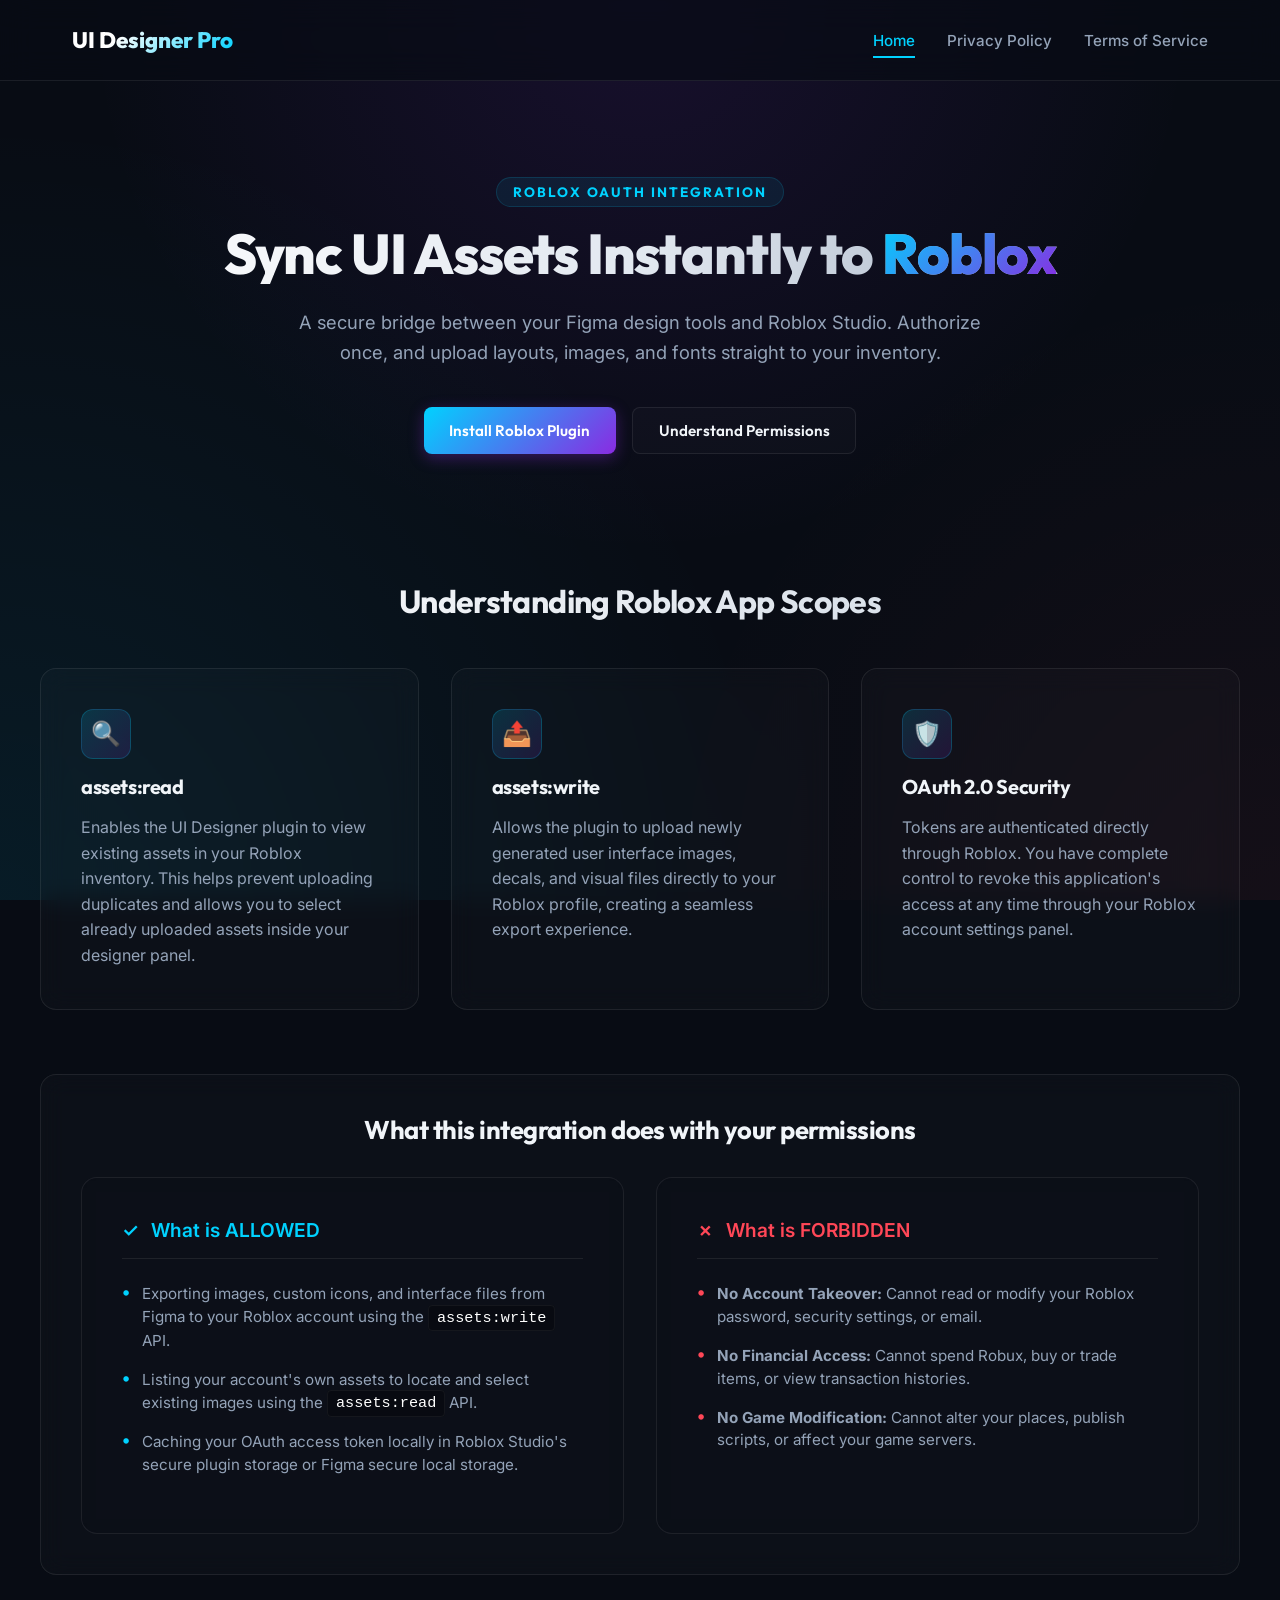
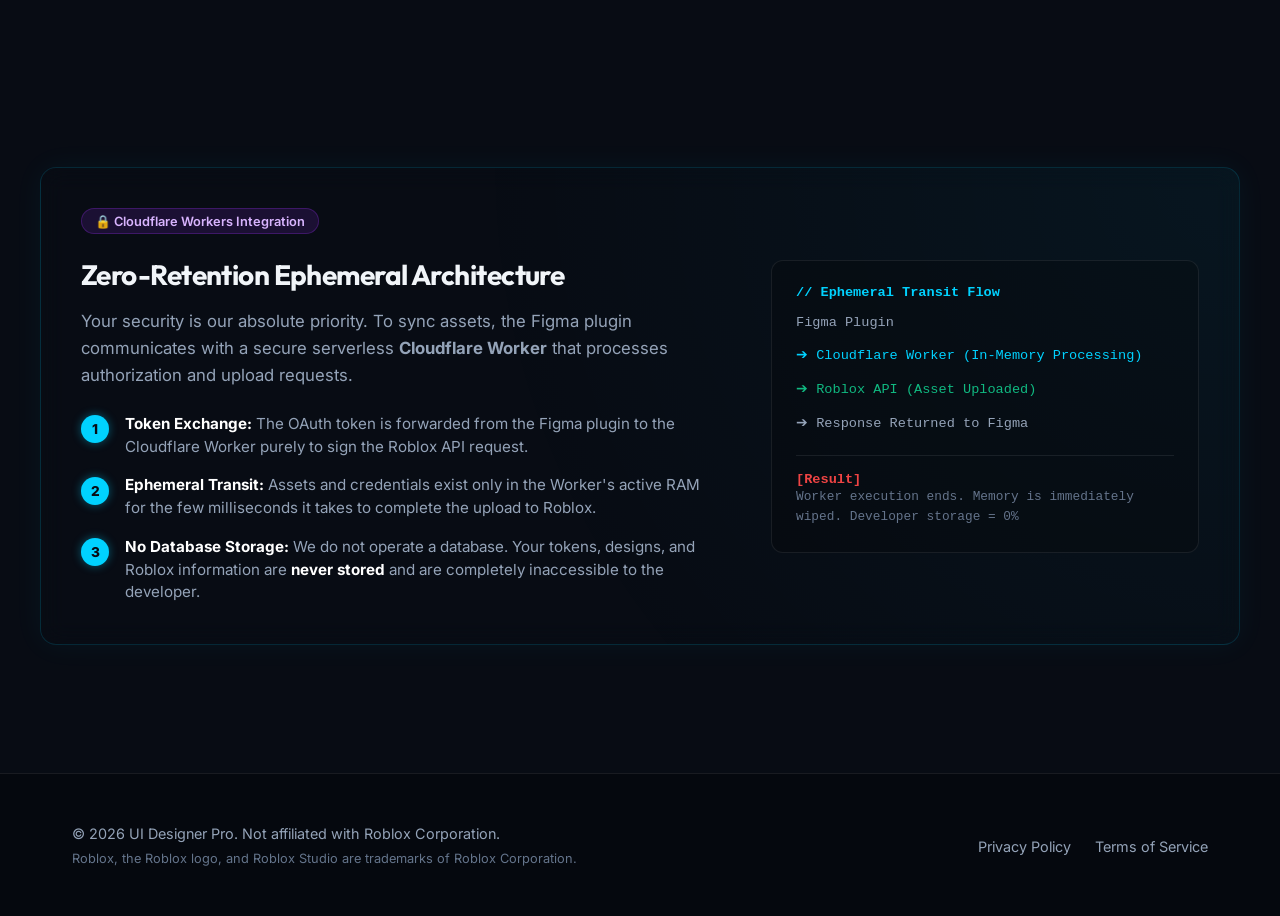
==== commit 856fd906: "Add files via upload" ====
--- a/index.html
+++ b/index.html
@@ -5,18 +5,13 @@
   <meta name="viewport" content="width=device-width, initial-scale=1.0">
   <title>UI Designer Pro - Figma-to-Roblox Documentation</title>
   <meta name="description" content="Securely synchronize your UI designs and assets from Figma directly to your Roblox account. Read about our secure OAuth integration, assets:read/write scopes, and ephemeral Cloudflare Workers.">
-  
-  <!-- Preconnect and Fonts -->
   <link rel="preconnect" href="https://fonts.googleapis.com">
   <link rel="preconnect" href="https://fonts.gstatic.com" crossorigin>
   <link href="https://fonts.googleapis.com/css2?family=Inter:wght@300;400;500;600;700&family=Outfit:wght@400;500;600;700;800&display=swap" rel="stylesheet">
-  
-  <!-- Central Stylesheet -->
   <link rel="stylesheet" href="style.css">
 </head>
 <body>
 
-  <!-- Navigation Header -->
   <header id="site-header">
     <div class="container nav-wrapper">
       <div class="logo-area">
@@ -27,289 +22,173 @@
           <li><a href="index.html" class="active" id="nav-home">Home</a></li>
           <li><a href="privacy.html" id="nav-privacy">Privacy Policy</a></li>
           <li><a href="terms.html" id="nav-terms">Terms of Service</a></li>
-          <li><a href="https://www.roblox.com/library/" target="_blank" rel="noopener noreferrer" class="btn-rect btn-rect-outline-yellow" id="nav-cta-install" style="padding: 0.5rem 1rem; font-size: 0.8rem;">Install Plugin</a></li>
         </ul>
       </nav>
     </div>
   </header>
 
   <main>
-    <!-- Hero Section -->
-    <section class="container" id="hero-section">
-      <div class="hero-layout">
-        <div class="hero-copy">
-          <span class="hero-tag">Figma to Roblox Sync</span>
-          <h1 class="hero-title-main">The Next Gen <span>UI Design</span> Pipeline</h1>
-          <p class="hero-paragraph">
-            Export canvas elements, frames, and custom images directly from Figma into Roblox. A secure bridge leveraging Roblox OAuth 2.0 and Cloudflare Workers with zero database retention.
-          </p>
-          <div class="hero-buttons">
-            <a href="https://www.roblox.com/library/" target="_blank" rel="noopener noreferrer" class="btn-rect btn-rect-yellow" id="btn-install-plugin">
-              Install Plugin
-            </a>
-            <a href="privacy.html" class="btn-rect btn-rect-outline" id="btn-learn-more">
-              Privacy Policy
-            </a>
-          </div>
-        </div>
-        
-        <div class="hero-visual">
-          <img src="planet.png" alt="Mars Space Orb Graphic" class="hero-planet-img">
-        </div>
+    <section class="hero container" id="hero-section">
+      <span class="hero-tagline">Roblox OAuth Integration</span>
+      <h1 class="hero-title">Sync UI Assets Instantly to <span>Roblox</span></h1>
+      <p class="hero-desc">
+        A secure bridge between your Figma design tools and Roblox Studio. Authorize once, and upload layouts, images, and fonts straight to your inventory.
+      </p>
+      <div class="hero-actions">
+        <a href="https://www.roblox.com/library/" target="_blank" rel="noopener noreferrer" class="btn btn-primary" id="btn-install-plugin">
+          Install Roblox Plugin
+        </a>
+        <a href="#scopes-section" class="btn btn-secondary" id="btn-learn-more">
+          Understand Permissions
+        </a>
       </div>
     </section>
 
-    <!-- Beige Frame Section -->
-    <section class="container" id="beige-highlight-section">
-      <div class="beige-card-frame">
-        <div class="beige-card-layout">
-          <div class="beige-card-visual" id="mockup-display">
-            <!-- Stylized CSS Code Terminal Visual -->
-            <div style="font-family: monospace; font-size: 0.85rem; color: var(--text-sand); width: 100%; text-align: left; z-index: 5;">
-              <p style="color: var(--accent-yellow); margin-bottom: 0.5rem;">// Synchronizing local design canvas...</p>
-              <p style="margin-bottom: 0.3rem; color: #fff;">➔ Exporting 14 custom frames to assets API</p>
-              <p style="margin-bottom: 0.3rem; color: #a3a3a3;">➔ Forwarding OAuth credentials securely...</p>
-              <p style="margin-bottom: 0.8rem; color: #10b981;">✔ Success: Images uploaded to profile inventory</p>
-              <hr style="border: 0; border-top: 1px solid rgba(255,255,255,0.08); margin-bottom: 0.8rem;">
-              <p style="color: var(--text-grey); font-size: 0.75rem;">Processing complete. Volatile edge cache destroyed.</p>
+    <section class="info-section container" id="scopes-section">
+      <h2 class="section-title">Understanding Roblox App Scopes</h2>
+      <div class="grid-3">
+        <div class="panel card" id="card-scope-read">
+          <div class="card-icon">
+            <span>🔍</span>
+          </div>
+          <h3 class="card-title">assets:read</h3>
+          <p>
+            Enables the UI Designer plugin to view existing assets in your Roblox inventory. This helps prevent uploading duplicates and allows you to select already uploaded assets inside your designer panel.
+          </p>
+        </div>
+        <div class="panel card" id="card-scope-write">
+          <div class="card-icon">
+            <span>📤</span>
+          </div>
+          <h3 class="card-title">assets:write</h3>
+          <p>
+            Allows the plugin to upload newly generated user interface images, decals, and visual files directly to your Roblox profile, creating a seamless export experience.
+          </p>
+        </div>
+        <div class="panel card" id="card-scope-security">
+          <div class="card-icon">
+            <span>🛡️</span>
+          </div>
+          <h3 class="card-title">OAuth 2.0 Security</h3>
+          <p>
+            Tokens are authenticated directly through Roblox. You have complete control to revoke this application's access at any time through your Roblox account settings panel.
+          </p>
+        </div>
+      </div>
+
+      <div class="panel scope-validator-box" id="scope-validator">
+        <h3 style="margin-bottom: 2rem; font-size: 1.6rem; text-align: center; font-family: 'Outfit', sans-serif;">
+          What this integration does with your permissions
+        </h3>
+        <div class="scope-grid">
+          <div class="panel scope-list-panel allowed" id="panel-allowed-scopes">
+            <div class="scope-header allowed">
+              <span>✓</span> What is ALLOWED
+            </div>
+            <div class="scope-item">
+              <span class="scope-item-bullet">•</span>
+              <span class="scope-item-text">
+                Exporting images, custom icons, and interface files from Figma to your Roblox account using the <code class="scope-code">assets:write</code> API.
+              </span>
+            </div>
+            <div class="scope-item">
+              <span class="scope-item-bullet">•</span>
+              <span class="scope-item-text">
+                Listing your account's own assets to locate and select existing images using the <code class="scope-code">assets:read</code> API.
+              </span>
+            </div>
+            <div class="scope-item">
+              <span class="scope-item-bullet">•</span>
+              <span class="scope-item-text">
+                Caching your OAuth access token locally in Roblox Studio's secure plugin storage or Figma secure local storage.
+              </span>
             </div>
           </div>
-          
-          <div class="beige-card-info">
-            <h3>EXPORT CANVAS SECURELY</h3>
-            <p>
-              UI Designer Pro bridges the gap between your workspace and Roblox Studio. By utilizing a secure serverless proxy, your asset payloads are processed instantly and uploaded directly to your inventory without storing credentials on external databases.
-            </p>
-            <a href="terms.html" class="btn-rect btn-rect-yellow" id="btn-beige-read-terms">
-              Read Terms
-            </a>
+          <div class="panel scope-list-panel forbidden" id="panel-forbidden-scopes">
+            <div class="scope-header forbidden">
+              <span>✗</span> What is FORBIDDEN
+            </div>
+            <div class="scope-item">
+              <span class="scope-item-bullet">•</span>
+              <span class="scope-item-text">
+                <strong>No Account Takeover:</strong> Cannot read or modify your Roblox password, security settings, or email.
+              </span>
+            </div>
+            <div class="scope-item">
+              <span class="scope-item-bullet">•</span>
+              <span class="scope-item-text">
+                <strong>No Financial Access:</strong> Cannot spend Robux, buy or trade items, or view transaction histories.
+              </span>
+            </div>
+            <div class="scope-item">
+              <span class="scope-item-bullet">•</span>
+              <span class="scope-item-text">
+                <strong>No Game Modification:</strong> Cannot alter your places, publish scripts, or affect your game servers.
+              </span>
+            </div>
           </div>
         </div>
       </div>
     </section>
 
-    <!-- Split Section (Allowed vs Forbidden / Scopes Explanation) -->
-    <section class="container split-layout" id="scopes-section">
-      <div class="split-left">
-        <span class="hero-tag" style="margin-bottom: 0.75rem;">Roblox OAuth Scopes</span>
-        <h3>Streamline your UI workflow.</h3>
-        <p>
-          We request strictly scoped permissions to interface with your Roblox account. We never request full account controls, financial details, or editing rights to your places.
-        </p>
-      </div>
-      
-      <div class="split-right">
-        <!-- Scope Card 1 -->
-        <div class="right-card" id="card-assets-read">
-          <div class="right-card-content">
-            <h4>assets:read</h4>
-            <p>Lists existing decals and images in your inventory to avoid duplicate uploads and enable asset reuse.</p>
+    <section class="info-section container" id="security-architecture">
+      <div class="panel security-highlight" id="security-panel">
+        <div class="security-grid">
+          <div class="security-content">
+            <span class="security-badge">🔒 Cloudflare Workers Integration</span>
+            <h3>Zero-Retention Ephemeral Architecture</h3>
+            <p>
+              Your security is our absolute priority. To sync assets, the Figma plugin communicates with a secure serverless <strong>Cloudflare Worker</strong> that processes authorization and upload requests.
+            </p>
+            <div class="workflow-steps">
+              <div class="wf-step">
+                <div class="wf-num">1</div>
+                <div class="wf-text">
+                  <strong>Token Exchange:</strong> The OAuth token is forwarded from the Figma plugin to the Cloudflare Worker purely to sign the Roblox API request.
+                </div>
+              </div>
+              <div class="wf-step">
+                <div class="wf-num">2</div>
+                <div class="wf-text">
+                  <strong>Ephemeral Transit:</strong> Assets and credentials exist only in the Worker's active RAM for the few milliseconds it takes to complete the upload to Roblox.
+                </div>
+              </div>
+              <div class="wf-step">
+                <div class="wf-num">3</div>
+                <div class="wf-text">
+                  <strong>No Database Storage:</strong> We do not operate a database. Your tokens, designs, and Roblox information are <strong>never stored</strong> and are completely inaccessible to the developer.
+                </div>
+              </div>
+            </div>
           </div>
-          <a href="#scope-validator" class="btn-rect btn-rect-outline-yellow" style="padding: 0.5rem 1rem; font-size: 0.75rem; flex-shrink: 0;">Details</a>
-        </div>
-
-        <!-- Scope Card 2 -->
-        <div class="right-card" id="card-assets-write">
-          <div class="right-card-content">
-            <h4>assets:write</h4>
-            <p>Allows the Figma plugin to compile and upload design frames directly to your Roblox account on your behalf.</p>
+          <div class="security-visual-card" id="security-visual">
+            <div class="code-title">// Ephemeral Transit Flow</div>
+            <p style="margin-bottom: 0.75rem;">Figma Plugin</p>
+            <p style="margin-bottom: 0.75rem; color: var(--primary);">➔ Cloudflare Worker (In-Memory Processing)</p>
+            <p style="margin-bottom: 0.75rem; color: #10b981;">➔ Roblox API (Asset Uploaded)</p>
+            <p style="margin-bottom: 1.25rem;">➔ Response Returned to Figma</p>
+            <hr style="border: 0; border-top: 1px solid var(--border-glass); margin-bottom: 1rem;">
+            <div style="color: #ef4444; font-weight: bold;">[Result]</div>
+            <p style="color: var(--text-muted); font-size: 0.8rem;">
+              Worker execution ends. Memory is immediately wiped. Developer storage = 0%
+            </p>
           </div>
-          <a href="#scope-validator" class="btn-rect btn-rect-outline-yellow" style="padding: 0.5rem 1rem; font-size: 0.75rem; flex-shrink: 0;">Details</a>
-        </div>
-      </div>
-    </section>
-
-    <!-- Stat Banner using landscape.png -->
-    <section class="stats-banner" id="statistics-banner">
-      <div class="container stats-grid">
-        <div class="stat-item">
-          <span class="stat-num">100%</span>
-          <span class="stat-title">Ephemeral</span>
-          <span class="stat-desc">Zero storage of access keys or asset payloads</span>
-        </div>
-        <div class="stat-item">
-          <span class="stat-num">0 ms</span>
-          <span class="stat-title">Retention</span>
-          <span class="stat-desc">Data exists in memory strictly for transit duration</span>
-        </div>
-        <div class="stat-item">
-          <span class="stat-num">1 Click</span>
-          <span class="stat-title">Export</span>
-          <span class="stat-desc">Push files directly from design canvas to Roblox</span>
-        </div>
-        <div class="stat-item">
-          <span class="stat-num">50k+</span>
-          <span class="stat-title">Operations</span>
-          <span class="stat-desc">Processed ephemerally for Roblox developers</span>
-        </div>
-      </div>
-    </section>
-
-    <!-- Scope Allowed vs Forbidden Validator -->
-    <section class="container" id="scope-validator" style="padding: 4rem 0;">
-      <div class="heading-group" style="text-align: center; margin-bottom: 3rem;">
-        <h2>Scope Capabilities</h2>
-        <span class="ghost-title" style="left: 50%; transform: translateX(-50%);">CAPABILITIES</span>
-      </div>
-      
-      <div class="scope-grid-custom">
-        <!-- Allowed Card -->
-        <div class="scope-list-card allowed" id="allowed-scopes">
-          <div class="scope-list-header allowed">
-            <span>✓</span> ALLOWED ACTIONS
-          </div>
-          <div class="scope-list-item">
-            <span class="scope-list-bullet">•</span>
-            <span class="scope-list-text">
-              Exporting images, custom icons, and interface files from Figma to your Roblox account using <code class="scope-code">assets:write</code>.
-            </span>
-          </div>
-          <div class="scope-list-item">
-            <span class="scope-list-bullet">•</span>
-            <span class="scope-list-text">
-              Listing your account's own assets to locate and select existing images using <code class="scope-code">assets:read</code>.
-            </span>
-          </div>
-          <div class="scope-list-item">
-            <span class="scope-list-bullet">•</span>
-            <span class="scope-list-text">
-              Temporarily caching the active Roblox access token inside Figma local secure plugin storage.
-            </span>
-          </div>
-        </div>
-
-        <!-- Forbidden Card -->
-        <div class="scope-list-card forbidden" id="forbidden-scopes">
-          <div class="scope-list-header forbidden">
-            <span>✗</span> FORBIDDEN ACTIONS
-          </div>
-          <div class="scope-list-item">
-            <span class="scope-list-bullet">•</span>
-            <span class="scope-list-text">
-              <strong>No Account Controls:</strong> Cannot view or modify your account password, email, or security settings.
-            </span>
-          </div>
-          <div class="scope-list-item">
-            <span class="scope-list-bullet">•</span>
-            <span class="scope-list-text">
-              <strong>No Robux Transactions:</strong> Cannot spend Robux, purchase library assets, or trade items.
-            </span>
-          </div>
-          <div class="scope-list-item">
-            <span class="scope-list-bullet">•</span>
-            <span class="scope-list-text">
-              <strong>No Code Access:</strong> Cannot edit, publish, or read place scripts or game server code.
-            </span>
-          </div>
-        </div>
-      </div>
-    </section>
-
-    <!-- Zero-Storage Transmission Detail -->
-    <section class="container split-layout" id="security-transit-detail">
-      <div class="split-left">
-        <div class="heading-group">
-          <h2>Secure Transmission</h2>
-          <span class="ghost-title">SECURITY</span>
-        </div>
-        <p style="margin-bottom: 1.5rem;">
-          To guarantee the privacy of your developer credentials, the Figma plugin communicates with a secure serverless <strong>Cloudflare Worker</strong>. This worker operates as an ephemeral proxy.
-        </p>
-        <p>
-          The OAuth access token and binary design data are processed purely in-memory (RAM) during transit and uploaded directly to official Roblox APIs. The worker never saves logs, holds records, or uses a database. The developer has absolutely no visibility or access to your credentials or files.
-        </p>
-      </div>
-      
-      <div class="split-right" style="justify-content: center;">
-        <div class="panel" style="border: 1px solid var(--border-light); padding: 2.5rem; background: #000;">
-          <h4 style="font-family: 'Outfit', sans-serif; font-size: 1.25rem; margin-bottom: 1rem; color: var(--accent-yellow);">Edge Transit Loop</h4>
-          <ul style="list-style: none; display: flex; flex-direction: column; gap: 1rem; color: var(--text-sand); font-size: 0.92rem;">
-            <li style="display: flex; gap: 0.75rem;"><span style="color: var(--accent-yellow);">01.</span> Request dispatched from Figma</li>
-            <li style="display: flex; gap: 0.75rem;"><span style="color: var(--accent-yellow);">02.</span> TLS Encryption secures payload</li>
-            <li style="display: flex; gap: 0.75rem;"><span style="color: var(--accent-yellow);">03.</span> Cloudflare Worker processes in RAM</li>
-            <li style="display: flex; gap: 0.75rem;"><span style="color: var(--accent-yellow);">04.</span> Roblox API receives files</li>
-            <li style="display: flex; gap: 0.75rem;"><span style="color: var(--accent-yellow);">05.</span> Worker memory wiped instantly</li>
-          </ul>
-        </div>
-      </div>
-    </section>
-
-    <!-- Documentation Articles Grid -->
-    <section class="container" id="documentation-section" style="padding: 4rem 0 6rem;">
-      <div class="section-heading-center">
-        <span class="hero-tag" style="margin-bottom: 0.75rem;">Documentation Center</span>
-        <h3>Browse App Documentation</h3>
-      </div>
-      
-      <div class="doc-grid">
-        <!-- Card 1: Privacy Policy -->
-        <div class="doc-card" id="doc-card-privacy">
-          <div class="doc-card-sphere"></div>
-          <span class="doc-card-date">June 2026</span>
-          <h4 class="doc-card-title">Privacy Policy</h4>
-          <p class="doc-card-desc">Detailed declarations outlining data privacy, token security, and the ephemeral transit loops processing your uploads.</p>
-          <a href="privacy.html" class="btn-rect btn-rect-outline-yellow" id="btn-read-privacy">Read Policy</a>
-        </div>
-
-        <!-- Card 2: Terms of Service -->
-        <div class="doc-card" id="doc-card-terms">
-          <div class="doc-card-sphere"></div>
-          <span class="doc-card-date">June 2026</span>
-          <h4 class="doc-card-title">Terms of Service</h4>
-          <p class="doc-card-desc">Terms governing the use of the Figma plugin, asset rights representation, and disclaimer of warranties.</p>
-          <a href="terms.html" class="btn-rect btn-rect-outline-yellow" id="btn-read-terms">Read Terms</a>
-        </div>
-
-        <!-- Card 3: Scope Setup -->
-        <div class="doc-card" id="doc-card-setup">
-          <div class="doc-card-sphere"></div>
-          <span class="doc-card-date">Setup Guide</span>
-          <h4 class="doc-card-title">Integration Guide</h4>
-          <p class="doc-card-desc">Quick guide outlining the installation of UI Designer Pro in Roblox Studio and linking with the Figma canvas.</p>
-          <a href="#scopes-section" class="btn-rect btn-rect-outline-yellow" id="btn-read-setup">View Guide</a>
         </div>
       </div>
     </section>
   </main>
 
-  <!-- Solid Beige Block Footer -->
   <footer id="site-footer">
-    <div class="container">
-      <div class="footer-columns">
-        <div class="footer-about">
-          <div class="footer-logo">UI Designer Pro</div>
-          <p>
-            Secure, rapid assets export pipeline connecting your vector layout designs directly to Roblox Studio.
-          </p>
-        </div>
-        
-        <div>
-          <div class="footer-col-title">Documentation</div>
-          <ul class="footer-links-list">
-            <li><a href="privacy.html" id="footer-privacy-link">Privacy Policy</a></li>
-            <li><a href="terms.html" id="footer-terms-link">Terms of Service</a></li>
-          </ul>
-        </div>
-        
-        <div>
-          <div class="footer-col-title">Integrations</div>
-          <ul class="footer-links-list">
-            <li><a href="https://www.roblox.com" target="_blank" rel="noopener noreferrer">Roblox Platform</a></li>
-            <li><a href="https://www.figma.com" target="_blank" rel="noopener noreferrer">Figma Community</a></li>
-          </ul>
-        </div>
+    <div class="container footer-wrapper">
+      <div>
+        <p>&copy; 2026 UI Designer Pro. Not affiliated with Roblox Corporation.</p>
+        <p style="font-size: 0.8rem; margin-top: 0.25rem; color: var(--text-muted);">
+          Roblox, the Roblox logo, and Roblox Studio are trademarks of Roblox Corporation.
+        </p>
       </div>
-      
-      <div class="footer-bottom">
-        <div>
-          <p>&copy; 2026 UI Designer Pro. Not affiliated with Roblox Corporation.</p>
-          <p style="font-size: 0.75rem; margin-top: 0.25rem;">
-            Roblox, the Roblox logo, and Roblox Studio are trademarks of Roblox Corporation.
-          </p>
-        </div>
-        <div>
-          <p>Created by kodabkr</p>
-        </div>
+      <div class="footer-links">
+        <a href="privacy.html" id="footer-privacy">Privacy Policy</a>
+        <a href="terms.html" id="footer-terms">Terms of Service</a>
       </div>
     </div>
   </footer>
--- a/style.css
+++ b/style.css
@@ -1,38 +1,32 @@
-/* UI Designer Pro - Space Metaverse Design System */
-
-/* Root Variables */
 :root {
-  --bg-dark: #0c0c0e;
-  --bg-black: #000000;
-  --bg-glass: rgba(255, 255, 255, 0.01);
-  --bg-glass-hover: rgba(255, 255, 255, 0.03);
+  --bg-primary: #080c14;
+  --bg-secondary: #0d1527;
+  --bg-glass: rgba(255, 255, 255, 0.02);
+  --bg-glass-hover: rgba(255, 255, 255, 0.05);
   
-  --border-dark: rgba(255, 255, 255, 0.05);
-  --border-light: rgba(255, 255, 255, 0.1);
+  --border-glass: rgba(255, 255, 255, 0.08);
+  --border-glass-hover: rgba(255, 255, 255, 0.15);
   
-  /* Color Palette */
-  --accent-yellow: #e2ff3c;
-  --accent-yellow-hover: #f2ff00;
-  --accent-yellow-glow: rgba(226, 255, 60, 0.25);
+  --primary: #00d2ff;
+  --primary-glow: rgba(0, 210, 255, 0.35);
+  --secondary: #8a2be2;
+  --secondary-glow: rgba(138, 43, 226, 0.35);
+  --accent: #ff4757;
+  --accent-glow: rgba(255, 71, 87, 0.35);
   
-  --beige-sand: #dbd3c5;
-  --beige-sand-dark: #cdc4b5;
-  --beige-sand-border: #cdc5b4;
-  --beige-sand-glow: rgba(219, 211, 197, 0.15);
+  --text-primary: #f1f5f9;
+  --text-secondary: #94a3b8;
+  --text-muted: #64748b;
   
-  --text-white: #ffffff;
-  --text-sand: #c5c1b9;
-  --text-grey: #8a8882;
-  --text-dark: #121212;
-  --text-dark-muted: #565450;
-  
-  /* Transition speed */
-  --trans-fast: 0.15s ease;
-  --trans-normal: 0.25s cubic-bezier(0.4, 0, 0.2, 1);
-  --trans-slow: 0.6s cubic-bezier(0.4, 0, 0.2, 1);
-}
-
-/* Reset and Global Styles */
+  --grad-primary: linear-gradient(135deg, var(--primary) 0%, var(--secondary) 100%);
+  --grad-text: linear-gradient(135deg, #ffffff 0%, #cbd5e1 50%, #94a3b8 100%);
+  --grad-glow: linear-gradient(135deg, rgba(0, 210, 255, 0.15) 0%, rgba(138, 43, 226, 0.15) 100%);
+
+  --trans-fast: 0.2s ease;
+  --trans-normal: 0.3s cubic-bezier(0.4, 0, 0.2, 1);
+  --trans-slow: 0.5s ease;
+}
+
 * {
   box-sizing: border-box;
   margin: 0;
@@ -42,8 +36,8 @@
 html {
   scroll-behavior: smooth;
   font-size: 16px;
-  background-color: var(--bg-dark);
-  color: var(--text-white);
+  background-color: var(--bg-primary);
+  color: var(--text-primary);
   font-family: 'Inter', -apple-system, BlinkMacSystemFont, "Segoe UI", Roboto, sans-serif;
   overflow-x: hidden;
 }
@@ -53,54 +47,50 @@
   display: flex;
   flex-direction: column;
   position: relative;
-  /* Starry space background overlay */
   background-image: 
-    radial-gradient(circle at 70% 20%, rgba(226, 255, 60, 0.03) 0%, transparent 40%),
-    radial-gradient(circle at 10% 80%, rgba(219, 211, 197, 0.02) 0%, transparent 40%),
-    linear-gradient(rgba(12, 12, 14, 0.95), rgba(12, 12, 14, 0.98));
+    radial-gradient(circle at 50% 0%, rgba(138, 43, 226, 0.12) 0%, transparent 50%),
+    radial-gradient(circle at 0% 100%, rgba(0, 210, 255, 0.08) 0%, transparent 50%),
+    radial-gradient(circle at 100% 100%, rgba(255, 71, 87, 0.05) 0%, transparent 40%);
   background-attachment: fixed;
 }
 
-/* Custom Scrollbar */
 ::-webkit-scrollbar {
-  width: 6px;
+  width: 8px;
 }
 ::-webkit-scrollbar-track {
-  background: var(--bg-dark);
+  background: var(--bg-primary);
 }
 ::-webkit-scrollbar-thumb {
-  background: var(--text-dark-muted);
+  background: var(--border-glass);
+  border-radius: 4px;
 }
 ::-webkit-scrollbar-thumb:hover {
-  background: var(--beige-sand);
-}
-
-/* Typography styling */
+  background: var(--text-muted);
+}
+
 h1, h2, h3, h4, h5, h6 {
   font-family: 'Outfit', -apple-system, BlinkMacSystemFont, sans-serif;
-  font-weight: 800;
-  text-transform: uppercase;
-  letter-spacing: -0.01em;
-  line-height: 1.15;
+  font-weight: 700;
+  letter-spacing: -0.02em;
+  line-height: 1.2;
 }
 
 p {
-  line-height: 1.7;
-  color: var(--text-sand);
-  font-size: 0.98rem;
+  line-height: 1.6;
+  color: var(--text-secondary);
 }
 
 a {
-  color: var(--accent-yellow);
+  color: var(--primary);
   text-decoration: none;
   transition: var(--trans-fast);
 }
 
 a:hover {
   color: #fff;
-}
-
-/* Layout Containers */
+  text-shadow: 0 0 8px var(--primary-glow);
+}
+
 .container {
   width: 100%;
   max-width: 1200px;
@@ -108,556 +98,437 @@
   padding: 0 2rem;
 }
 
-/* Navigation Header */
 header {
   position: sticky;
   top: 0;
   z-index: 100;
-  background: rgba(12, 12, 14, 0.85);
+  background: rgba(8, 12, 20, 0.7);
+  backdrop-filter: blur(16px);
+  -webkit-backdrop-filter: blur(16px);
+  border-bottom: 1px solid var(--border-glass);
+  transition: var(--trans-normal);
+}
+
+.nav-wrapper {
+  display: flex;
+  justify-content: space-between;
+  align-items: center;
+  height: 80px;
+}
+
+.logo-area {
+  display: flex;
+  align-items: center;
+  gap: 0.75rem;
+}
+
+.logo-text {
+  font-size: 1.4rem;
+  font-weight: 800;
+  background: linear-gradient(135deg, #ffffff 30%, var(--primary) 100%);
+  -webkit-background-clip: text;
+  -webkit-text-fill-color: transparent;
+  font-family: 'Outfit', sans-serif;
+}
+
+nav ul {
+  display: flex;
+  gap: 2rem;
+  list-style: none;
+}
+
+nav a {
+  color: var(--text-secondary);
+  font-weight: 500;
+  font-size: 0.95rem;
+  position: relative;
+  padding: 0.5rem 0;
+}
+
+nav a::after {
+  content: '';
+  position: absolute;
+  bottom: 0;
+  left: 0;
+  width: 0;
+  height: 2px;
+  background: var(--grad-primary);
+  transition: var(--trans-normal);
+}
+
+nav a:hover {
+  color: var(--text-primary);
+}
+
+nav a:hover::after {
+  width: 100%;
+}
+
+nav a.active {
+  color: var(--primary);
+}
+
+nav a.active::after {
+  width: 100%;
+  background: var(--primary);
+}
+
+.btn {
+  display: inline-flex;
+  align-items: center;
+  justify-content: center;
+  padding: 0.8rem 1.6rem;
+  font-family: 'Outfit', sans-serif;
+  font-weight: 600;
+  font-size: 0.95rem;
+  border-radius: 8px;
+  cursor: pointer;
+  transition: var(--trans-normal);
+  gap: 0.5rem;
+}
+
+.btn-primary {
+  background: var(--grad-primary);
+  color: #fff;
+  border: none;
+  box-shadow: 0 4px 15px var(--secondary-glow);
+}
+
+.btn-primary:hover {
+  transform: translateY(-2px);
+  box-shadow: 0 8px 25px var(--primary-glow);
+  color: #fff;
+  text-shadow: none;
+}
+
+.btn-secondary {
+  background: var(--bg-glass);
+  color: var(--text-primary);
+  border: 1px solid var(--border-glass);
+}
+
+.btn-secondary:hover {
+  background: var(--bg-glass-hover);
+  border-color: var(--border-glass-hover);
+  color: #fff;
+  transform: translateY(-2px);
+  text-shadow: none;
+}
+
+.panel {
+  background: var(--bg-glass);
+  border: 1px solid var(--border-glass);
+  border-radius: 16px;
   backdrop-filter: blur(12px);
   -webkit-backdrop-filter: blur(12px);
-  border-bottom: 1px solid var(--border-dark);
-}
-
-.nav-wrapper {
-  display: flex;
-  justify-content: space-between;
-  align-items: center;
-  height: 90px;
-}
-
-.logo-area {
-  display: flex;
-  align-items: center;
-}
-
-.logo-text {
-  font-size: 1.5rem;
-  font-weight: 800;
-  letter-spacing: -0.02em;
-  color: var(--text-white);
-  font-family: 'Outfit', sans-serif;
-}
-
-nav ul {
-  display: flex;
-  align-items: center;
-  gap: 2.25rem;
-  list-style: none;
-}
-
-nav a {
-  color: var(--text-sand);
-  font-weight: 600;
+  padding: 2.5rem;
+  transition: var(--trans-normal);
+}
+
+.panel:hover {
+  border-color: var(--border-glass-hover);
+  background: var(--bg-glass-hover);
+  box-shadow: 0 10px 30px rgba(0, 0, 0, 0.3);
+}
+
+.hero {
+  padding: 6rem 0 4rem;
+  text-align: center;
+  position: relative;
+}
+
+.hero-tagline {
   font-family: 'Outfit', sans-serif;
   text-transform: uppercase;
   font-size: 0.85rem;
-  letter-spacing: 0.05em;
-  position: relative;
-  padding: 0.5rem 0;
-  transition: var(--trans-fast);
-}
-
-nav a:hover {
-  color: var(--text-white);
-}
-
-nav a.active {
-  color: var(--accent-yellow);
-}
-
-/* Small active indicator dot */
-nav a.active::after {
-  content: '';
-  position: absolute;
-  bottom: -4px;
-  left: 50%;
-  transform: translateX(-50%);
-  width: 4px;
-  height: 4px;
-  background: var(--accent-yellow);
-  border-radius: 50%;
-  box-shadow: 0 0 8px var(--accent-yellow-glow);
-}
-
-/* Gaming Style Buttons */
-.btn-rect {
-  display: inline-flex;
-  align-items: center;
-  justify-content: center;
-  padding: 0.85rem 1.75rem;
-  font-family: 'Outfit', sans-serif;
-  font-weight: 800;
-  font-size: 0.85rem;
-  text-transform: uppercase;
-  letter-spacing: 0.05em;
-  border-radius: 0px; /* Sharp corners */
-  cursor: pointer;
-  border: none;
-  transition: var(--trans-normal);
-}
-
-.btn-rect-yellow {
-  background: var(--accent-yellow);
-  color: var(--text-dark);
-}
-
-.btn-rect-yellow:hover {
-  background: var(--accent-yellow-hover);
-  transform: translateY(-2px);
-  box-shadow: 0 5px 20px var(--accent-yellow-glow);
-}
-
-.btn-rect-outline {
-  background: transparent;
-  color: var(--beige-sand);
-  border: 1px solid var(--beige-sand);
-}
-
-.btn-rect-outline:hover {
-  background: var(--beige-sand);
-  color: var(--text-dark);
-  transform: translateY(-2px);
-}
-
-.btn-rect-outline-yellow {
-  background: transparent;
-  color: var(--accent-yellow);
-  border: 1px solid var(--accent-yellow);
-}
-
-.btn-rect-outline-yellow:hover {
-  background: var(--accent-yellow);
-  color: var(--text-dark);
-  transform: translateY(-2px);
-  box-shadow: 0 5px 20px var(--accent-yellow-glow);
-}
-
-/* Double Heading / Ghost Title Styling */
-.heading-group {
-  position: relative;
-  margin-bottom: 2.5rem;
-}
-
-.heading-group h2 {
-  font-size: 2.2rem;
-  font-weight: 800;
-  position: relative;
-  z-index: 2;
-  color: var(--text-white);
-}
-
-.heading-group .ghost-title {
-  position: absolute;
-  top: 18px;
-  left: 0;
-  font-size: 4rem;
-  font-weight: 900;
-  color: rgba(255, 255, 255, 0.015);
-  -webkit-text-stroke: 1px rgba(255, 255, 255, 0.03);
-  z-index: 1;
-  white-space: nowrap;
-  pointer-events: none;
-  user-select: none;
-}
-
-/* Custom panels and layout blocks */
-.panel {
-  background: var(--bg-black);
-  border: 1px solid var(--border-dark);
-  padding: 2rem;
-}
-
-/* Sand Beige Border Panel (mimics the core screenshot element) */
-.beige-card-frame {
-  border: 4px solid var(--beige-sand);
-  background: var(--bg-black);
-  padding: 3rem;
-  margin: 4rem 0;
-}
-
-.beige-card-layout {
-  display: grid;
-  grid-template-columns: 1.1fr 1fr;
-  gap: 3rem;
-  align-items: center;
-}
-
-@media(max-width: 900px) {
-  .beige-card-layout {
-    grid-template-columns: 1fr;
-    gap: 2rem;
-  }
-}
-
-.beige-card-visual {
-  border: 4px solid var(--beige-sand);
-  background: #111113;
-  padding: 1.5rem;
-  aspect-ratio: 16/10;
-  display: flex;
-  align-items: center;
-  justify-content: center;
-  position: relative;
-  overflow: hidden;
-}
-
-/* Glowing inner orb for mock visuals */
-.beige-card-visual::after {
-  content: '';
-  position: absolute;
-  width: 80px;
-  height: 80px;
-  background: radial-gradient(circle, var(--accent-yellow) 0%, transparent 70%);
-  filter: blur(15px);
-  animation: orb-pulse 4s infinite ease-in-out;
-}
-
-@keyframes orb-pulse {
-  0%, 100% { transform: scale(1); opacity: 0.5; }
-  50% { transform: scale(1.4); opacity: 0.9; }
-}
-
-.beige-card-visual img.mockup-img {
-  width: 100%;
-  height: 100%;
-  object-fit: cover;
-  z-index: 2;
-}
-
-.beige-card-info h3 {
-  font-size: 1.8rem;
-  margin-bottom: 1.25rem;
-  color: var(--text-white);
-}
-
-.beige-card-info p {
-  margin-bottom: 2rem;
-}
-
-/* Hero Section */
-.hero-layout {
-  display: grid;
-  grid-template-columns: 1.2fr 1fr;
-  gap: 2rem;
-  align-items: center;
-  padding: 7rem 0 5rem;
-}
-
-@media(max-width: 900px) {
-  .hero-layout {
-    grid-template-columns: 1fr;
-    text-align: center;
-    padding: 4rem 0 3rem;
-  }
-}
-
-.hero-copy {
-  display: flex;
-  flex-direction: column;
-}
-
-.hero-tag {
-  font-family: 'Outfit', sans-serif;
-  color: var(--accent-yellow);
-  font-weight: 800;
-  font-size: 0.85rem;
+  font-weight: 700;
   letter-spacing: 0.15em;
-  margin-bottom: 1.25rem;
-  text-transform: uppercase;
-}
-
-.hero-title-main {
+  color: var(--primary);
+  margin-bottom: 1rem;
+  display: inline-block;
+  padding: 0.3rem 1rem;
+  background: rgba(0, 210, 255, 0.08);
+  border: 1px solid rgba(0, 210, 255, 0.15);
+  border-radius: 50px;
+}
+
+.hero-title {
   font-size: 3.5rem;
   font-weight: 800;
   line-height: 1.1;
   margin-bottom: 1.5rem;
-  text-transform: uppercase;
-}
-
-.hero-title-main span {
-  color: var(--accent-yellow);
-}
-
-@media(max-width: 600px) {
-  .hero-title-main {
-    font-size: 2.6rem;
+  background: linear-gradient(to right, #ffffff, #e2e8f0, #94a3b8);
+  -webkit-background-clip: text;
+  -webkit-text-fill-color: transparent;
+}
+
+.hero-title span {
+  background: var(--grad-primary);
+  -webkit-background-clip: text;
+  -webkit-text-fill-color: transparent;
+}
+
+.hero-desc {
+  max-width: 700px;
+  margin: 0 auto 2.5rem;
+  font-size: 1.15rem;
+  color: var(--text-secondary);
+}
+
+.hero-actions {
+  display: flex;
+  justify-content: center;
+  gap: 1rem;
+}
+
+.info-section {
+  padding: 4rem 0;
+}
+
+.section-title {
+  text-align: center;
+  font-size: 2rem;
+  margin-bottom: 3rem;
+  background: linear-gradient(to right, #ffffff, #cbd5e1);
+  -webkit-background-clip: text;
+  -webkit-text-fill-color: transparent;
+}
+
+.grid-3 {
+  display: grid;
+  grid-template-columns: repeat(auto-fit, minmax(320px, 1fr));
+  gap: 2rem;
+}
+
+.card {
+  display: flex;
+  flex-direction: column;
+  gap: 1rem;
+}
+
+.card-icon {
+  width: 50px;
+  height: 50px;
+  border-radius: 12px;
+  display: flex;
+  align-items: center;
+  justify-content: center;
+  background: var(--grad-glow);
+  border: 1px solid rgba(0, 210, 255, 0.2);
+  color: var(--primary);
+  font-size: 1.5rem;
+}
+
+.card-title {
+  font-size: 1.25rem;
+  color: var(--text-primary);
+}
+
+.scope-validator-box {
+  margin-top: 4rem;
+}
+
+.scope-grid {
+  display: grid;
+  grid-template-columns: 1fr 1fr;
+  gap: 2rem;
+}
+
+@media(max-width: 768px) {
+  .scope-grid {
+    grid-template-columns: 1fr;
   }
 }
 
-.hero-paragraph {
+.scope-list-panel {
+  background: rgba(8, 12, 20, 0.4);
+}
+
+.scope-header {
+  display: flex;
+  align-items: center;
+  gap: 0.75rem;
+  font-size: 1.2rem;
+  font-weight: 600;
+  margin-bottom: 1.5rem;
+  padding-bottom: 1rem;
+  border-bottom: 1px solid var(--border-glass);
+}
+
+.scope-header.allowed {
+  color: var(--primary);
+}
+
+.scope-header.forbidden {
+  color: var(--accent);
+}
+
+.scope-item {
+  display: flex;
+  align-items: flex-start;
+  gap: 0.75rem;
+  margin-bottom: 1rem;
+}
+
+.scope-item-bullet {
+  font-weight: bold;
+  line-height: 1;
+  font-size: 1.1rem;
+}
+
+.allowed .scope-item-bullet {
+  color: var(--primary);
+}
+
+.forbidden .scope-item-bullet {
+  color: var(--accent);
+}
+
+.scope-item-text {
+  font-size: 0.95rem;
+  line-height: 1.5;
+  color: var(--text-secondary);
+}
+
+.scope-code {
+  background: rgba(0, 0, 0, 0.3);
+  padding: 0.2rem 0.5rem;
+  border-radius: 4px;
+  font-family: monospace;
+  color: #fff;
+  border: 1px solid rgba(255, 255, 255, 0.05);
+}
+
+.security-highlight {
+  background: radial-gradient(circle at 100% 0%, rgba(0, 210, 255, 0.05) 0%, transparent 60%);
+  border: 1px solid rgba(0, 210, 255, 0.15);
+  box-shadow: 0 0 30px rgba(0, 210, 255, 0.05);
+  margin: 4rem 0;
+}
+
+.security-badge {
+  display: inline-flex;
+  align-items: center;
+  gap: 0.5rem;
+  background: rgba(138, 43, 226, 0.15);
+  color: #d8b4fe;
+  font-size: 0.8rem;
+  font-weight: 600;
+  padding: 0.3rem 0.8rem;
+  border-radius: 50px;
+  border: 1px solid rgba(138, 43, 226, 0.3);
+  margin-bottom: 1.5rem;
+}
+
+.security-grid {
+  display: grid;
+  grid-template-columns: 3fr 2fr;
+  gap: 3rem;
+  align-items: center;
+}
+
+@media(max-width: 900px) {
+  .security-grid {
+    grid-template-columns: 1fr;
+  }
+}
+
+.security-content h3 {
+  font-size: 1.75rem;
+  margin-bottom: 1rem;
+}
+
+.security-content p {
+  margin-bottom: 1.5rem;
   font-size: 1.05rem;
-  margin-bottom: 2.5rem;
-  max-width: 550px;
-}
-
-@media(max-width: 900px) {
-  .hero-paragraph {
-    margin: 0 auto 2.5rem;
-  }
-  .hero-buttons {
-    display: flex;
-    justify-content: center;
-  }
-}
-
-.hero-buttons {
-  display: flex;
+}
+
+.workflow-steps {
+  display: flex;
+  flex-direction: column;
   gap: 1rem;
 }
 
-.hero-visual {
-  display: flex;
+.wf-step {
+  display: flex;
+  gap: 1rem;
+  align-items: flex-start;
+}
+
+.wf-num {
+  width: 28px;
+  height: 28px;
+  background: var(--primary);
+  color: var(--bg-primary);
+  border-radius: 50%;
+  display: flex;
+  align-items: center;
   justify-content: center;
-  align-items: center;
-  position: relative;
-}
-
-.hero-planet-img {
-  width: 85%;
-  max-width: 420px;
-  filter: drop-shadow(0 0 35px rgba(226, 255, 60, 0.15));
-  animation: float-planet 6s infinite ease-in-out;
-}
-
-@keyframes float-planet {
-  0%, 100% { transform: translateY(0) rotate(0deg); }
-  50% { transform: translateY(-12px) rotate(4deg); }
-}
-
-/* Two column split (e.g. Build your empire style) */
-.split-layout {
-  display: grid;
-  grid-template-columns: 1fr 1.2fr;
-  gap: 4rem;
+  font-weight: 800;
+  font-size: 0.85rem;
+  flex-shrink: 0;
+  margin-top: 0.15rem;
+  box-shadow: 0 0 10px rgba(0, 210, 255, 0.4);
+}
+
+.wf-text {
+  font-size: 0.95rem;
+  color: var(--text-secondary);
+  line-height: 1.5;
+}
+
+.wf-text strong {
+  color: #fff;
+}
+
+.security-visual-card {
+  background: rgba(0, 0, 0, 0.2);
+  border: 1px solid var(--border-glass);
+  border-radius: 12px;
+  padding: 1.5rem;
+  font-family: monospace;
+  font-size: 0.85rem;
+  color: #a4b0be;
+}
+
+.code-title {
+  color: var(--primary);
+  margin-bottom: 0.75rem;
+  font-weight: bold;
+}
+
+.legal-container {
   padding: 4rem 0;
-}
-
-@media (max-width: 900px) {
-  .split-layout {
-    grid-template-columns: 1fr;
-    gap: 2.5rem;
-  }
-}
-
-.split-left {
-  display: flex;
-  flex-direction: column;
-  justify-content: center;
-}
-
-.split-left h3 {
-  font-size: 2.2rem;
-  margin-bottom: 1.5rem;
-}
-
-.split-right {
-  display: flex;
-  flex-direction: column;
-  gap: 1.5rem;
-}
-
-.right-card {
-  background: var(--bg-black);
-  border: 1px solid var(--border-dark);
-  padding: 2rem;
-  display: flex;
-  justify-content: space-between;
-  align-items: center;
-  gap: 2rem;
-  transition: var(--trans-normal);
-}
-
-.right-card:hover {
-  border-color: var(--border-light);
-  background: var(--bg-glass-hover);
-}
-
-.right-card-content h4 {
-  font-size: 1.25rem;
-  color: var(--text-white);
-  margin-bottom: 0.5rem;
-}
-
-.right-card-content p {
-  font-size: 0.9rem;
-}
-
-@media(max-width: 600px) {
-  .right-card {
-    flex-direction: column;
-    align-items: flex-start;
-    gap: 1.25rem;
-  }
-}
-
-/* Wide Mountain/Desert Stats Banner */
-.stats-banner {
-  background: linear-gradient(rgba(12, 12, 14, 0.8), rgba(12, 12, 14, 0.85)), url('landscape.png') no-repeat center center / cover;
-  padding: 7rem 0;
-  border-top: 1px solid var(--border-dark);
-  border-bottom: 1px solid var(--border-dark);
-  margin: 5rem 0;
-}
-
-.stats-grid {
-  display: grid;
-  grid-template-columns: repeat(auto-fit, minmax(220px, 1fr));
-  gap: 2.5rem;
-  text-align: center;
-}
-
-.stat-item {
-  display: flex;
-  flex-direction: column;
-  align-items: center;
-}
-
-.stat-num {
-  font-family: 'Outfit', sans-serif;
-  font-size: 3.25rem;
-  font-weight: 800;
-  color: var(--accent-yellow);
-  line-height: 1;
-  margin-bottom: 0.5rem;
-  text-shadow: 0 0 15px var(--accent-yellow-glow);
-}
-
-.stat-title {
-  font-size: 0.9rem;
-  font-weight: 700;
-  color: var(--text-white);
-  text-transform: uppercase;
-  margin-bottom: 0.5rem;
-  letter-spacing: 0.05em;
-}
-
-.stat-desc {
-  font-size: 0.85rem;
-  color: var(--text-grey);
-  max-width: 200px;
-}
-
-/* Grid layout for Articles/Documentation links */
-.section-heading-center {
-  text-align: center;
-  margin-bottom: 4rem;
-}
-
-.doc-grid {
-  display: grid;
-  grid-template-columns: repeat(auto-fit, minmax(300px, 1fr));
-  gap: 2rem;
-  margin-bottom: 4rem;
-}
-
-.doc-card {
-  background: var(--bg-black);
-  border: 1px solid var(--border-dark);
-  padding: 2.5rem;
-  display: flex;
-  flex-direction: column;
-  transition: var(--trans-normal);
-}
-
-.doc-card:hover {
-  border-color: var(--border-light);
-  transform: translateY(-4px);
-  box-shadow: 0 10px 30px rgba(0, 0, 0, 0.5);
-}
-
-.doc-card-sphere {
-  width: 60px;
-  height: 60px;
-  border-radius: 50%;
-  margin-bottom: 1.5rem;
-  background: radial-gradient(circle at 30% 30%, #e2ff3c 0%, #000000 100%);
-  box-shadow: 0 0 15px rgba(226, 255, 60, 0.1);
-  transition: var(--trans-slow);
-}
-
-.doc-card:hover .doc-card-sphere {
-  transform: rotate(180deg);
-  box-shadow: 0 0 25px rgba(226, 255, 60, 0.25);
-}
-
-.doc-card:nth-child(2) .doc-card-sphere {
-  background: radial-gradient(circle at 30% 30%, #dbd3c5 0%, #000000 100%);
-  box-shadow: 0 0 15px rgba(219, 211, 197, 0.15);
-}
-
-.doc-card:nth-child(2):hover .doc-card-sphere {
-  box-shadow: 0 0 25px rgba(219, 211, 197, 0.3);
-}
-
-.doc-card:nth-child(3) .doc-card-sphere {
-  background: radial-gradient(circle at 30% 30%, #ff4757 0%, #000000 100%);
-  box-shadow: 0 0 15px rgba(255, 71, 87, 0.15);
-}
-
-.doc-card:nth-child(3):hover .doc-card-sphere {
-  box-shadow: 0 0 25px rgba(255, 71, 87, 0.35);
-}
-
-.doc-card-date {
-  font-family: 'Outfit', sans-serif;
-  font-size: 0.75rem;
-  color: var(--text-grey);
-  text-transform: uppercase;
-  margin-bottom: 0.5rem;
-}
-
-.doc-card-title {
-  font-size: 1.4rem;
-  margin-bottom: 1rem;
-  color: var(--text-white);
-}
-
-.doc-card-desc {
-  font-size: 0.92rem;
-  color: var(--text-sand);
-  margin-bottom: 2rem;
-  flex-grow: 1;
-}
-
-.doc-grid-action {
-  text-align: center;
-  margin-bottom: 4rem;
-}
-
-/* Legal Pages Styling (Privacy Policy & ToS) */
-.legal-container {
-  padding: 5rem 0;
   max-width: 900px;
   margin: 0 auto;
 }
 
 .legal-header {
   text-align: center;
-  margin-bottom: 4rem;
-  border-bottom: 1px solid var(--border-dark);
-  padding-bottom: 2.5rem;
+  margin-bottom: 3.5rem;
+  padding-bottom: 2rem;
+  border-bottom: 1px solid var(--border-glass);
 }
 
 .legal-title {
-  font-size: 3rem;
-  color: var(--text-white);
+  font-size: 2.75rem;
   margin-bottom: 0.75rem;
+  background: linear-gradient(to right, #ffffff, #cbd5e1);
+  -webkit-background-clip: text;
+  -webkit-text-fill-color: transparent;
 }
 
 .legal-date {
-  font-family: 'Outfit', sans-serif;
-  color: var(--text-grey);
-  font-size: 0.85rem;
-  text-transform: uppercase;
-  letter-spacing: 0.05em;
+  color: var(--text-muted);
+  font-size: 0.9rem;
 }
 
 .legal-card {
-  background: var(--bg-black);
-  border: 1px solid var(--border-dark);
-  padding: 4rem;
-  box-shadow: 0 10px 40px rgba(0, 0, 0, 0.5);
+  background: var(--bg-glass);
+  border: 1px solid var(--border-glass);
+  border-radius: 16px;
+  padding: 3.5rem;
+  box-shadow: 0 4px 30px rgba(0, 0, 0, 0.2);
 }
 
 @media(max-width: 768px) {
@@ -667,7 +538,7 @@
 }
 
 .legal-card section {
-  margin-bottom: 3rem;
+  margin-bottom: 2.5rem;
 }
 
 .legal-card section:last-child {
@@ -676,217 +547,107 @@
 
 .legal-card h2 {
   font-size: 1.5rem;
-  color: var(--text-white);
+  color: #fff;
+  margin-bottom: 1.2rem;
+  display: flex;
+  align-items: center;
+  gap: 0.75rem;
+  border-left: 3px solid var(--primary);
+  padding-left: 0.75rem;
+}
+
+.legal-card p {
+  margin-bottom: 1rem;
+  color: var(--text-secondary);
+  font-size: 1.02rem;
+  line-height: 1.7;
+}
+
+.legal-card ul, .legal-card ol {
   margin-bottom: 1.25rem;
-  border-left: 2px solid var(--accent-yellow);
-  padding-left: 0.75rem;
-}
-
-.legal-card p {
-  margin-bottom: 1.25rem;
-  font-size: 0.98rem;
-  color: var(--text-sand);
-  line-height: 1.75;
-}
-
-.legal-card ul, .legal-card ol {
+  margin-left: 1.5rem;
+  color: var(--text-secondary);
+}
+
+.legal-card li {
+  margin-bottom: 0.5rem;
+  line-height: 1.6;
+}
+
+.alert-box {
+  background: rgba(0, 210, 255, 0.05);
+  border: 1px solid rgba(0, 210, 255, 0.15);
+  padding: 1.25rem;
+  border-radius: 8px;
   margin-bottom: 1.5rem;
-  margin-left: 1.5rem;
-  color: var(--text-sand);
-}
-
-.legal-card li {
-  margin-bottom: 0.6rem;
-  line-height: 1.7;
-}
-
-.alert-box {
-  background: rgba(226, 255, 60, 0.03);
-  border: 1px solid rgba(226, 255, 60, 0.15);
-  padding: 1.5rem;
-  margin-bottom: 1.75rem;
 }
 
 .alert-box.purple {
-  background: rgba(219, 211, 197, 0.03);
-  border-color: rgba(219, 211, 197, 0.15);
+  background: rgba(138, 43, 226, 0.05);
+  border-color: rgba(138, 43, 226, 0.15);
 }
 
 .alert-box h4 {
-  color: var(--text-white);
+  color: #fff;
   margin-bottom: 0.5rem;
   font-size: 1.05rem;
 }
 
 .alert-box p {
-  font-size: 0.92rem;
+  font-size: 0.95rem;
   margin-bottom: 0;
-  color: var(--text-sand);
-}
-
-/* Allowed vs Forbidden list grid */
-.scope-grid-custom {
-  display: grid;
-  grid-template-columns: 1fr 1fr;
-  gap: 2rem;
-  margin-top: 3rem;
-}
-
-@media(max-width: 768px) {
-  .scope-grid-custom {
-    grid-template-columns: 1fr;
-  }
-}
-
-.scope-list-card {
-  background: #09090b;
-  border: 1px solid var(--border-dark);
-  padding: 2.25rem;
-}
-
-.scope-list-card.allowed {
-  border-top: 2px solid var(--accent-yellow);
-}
-
-.scope-list-card.forbidden {
-  border-top: 2px solid #ff4757;
-}
-
-.scope-list-header {
-  font-size: 1.25rem;
-  font-weight: 700;
-  margin-bottom: 1.5rem;
-  display: flex;
-  align-items: center;
-  gap: 0.5rem;
-}
-
-.scope-list-header.allowed {
-  color: var(--accent-yellow);
-}
-
-.scope-list-header.forbidden {
-  color: #ff4757;
-}
-
-.scope-list-item {
-  display: flex;
-  gap: 0.75rem;
-  margin-bottom: 1rem;
-}
-
-.scope-list-bullet {
-  font-weight: bold;
-}
-
-.allowed .scope-list-bullet {
-  color: var(--accent-yellow);
-}
-
-.forbidden .scope-list-bullet {
-  color: #ff4757;
-}
-
-.scope-list-text {
-  font-size: 0.92rem;
-  color: var(--text-sand);
-  line-height: 1.5;
-}
-
-.scope-code {
-  background: #18181b;
-  padding: 0.15rem 0.4rem;
-  color: #fff;
-  font-family: monospace;
-  font-size: 0.85rem;
-  border: 1px solid rgba(255, 255, 255, 0.05);
-}
-
-/* Light Beige Block Footer (matching reference bottom layout) */
+}
+
 footer {
-  background-color: var(--beige-sand);
-  color: var(--text-dark);
-  padding: 5rem 0 3rem;
-  border-top: 1px solid var(--beige-sand-border);
   margin-top: auto;
-}
-
-.footer-columns {
-  display: grid;
-  grid-template-columns: 1.5fr 1fr 1fr;
-  gap: 4rem;
-  margin-bottom: 4rem;
-}
-
-@media(max-width: 768px) {
-  .footer-columns {
-    grid-template-columns: 1fr;
-    gap: 2.5rem;
-  }
-}
-
-.footer-logo {
-  font-family: 'Outfit', sans-serif;
-  font-size: 1.5rem;
-  font-weight: 900;
-  margin-bottom: 1rem;
-  text-transform: uppercase;
-  color: var(--text-dark);
-}
-
-.footer-about p {
-  color: var(--text-dark-muted);
-  font-size: 0.88rem;
-  max-width: 320px;
-}
-
-.footer-col-title {
-  font-size: 0.95rem;
-  font-weight: 800;
-  text-transform: uppercase;
-  margin-bottom: 1.25rem;
-  color: var(--text-dark);
-  letter-spacing: 0.05em;
-}
-
-.footer-links-list {
-  list-style: none;
-  display: flex;
-  flex-direction: column;
-  gap: 0.75rem;
-}
-
-.footer-links-list a {
-  color: var(--text-dark-muted);
+  border-top: 1px solid var(--border-glass);
+  background: rgba(5, 8, 14, 0.9);
+  padding: 3rem 0;
+  color: var(--text-muted);
   font-size: 0.9rem;
-  font-weight: 500;
-  transition: var(--trans-fast);
-}
-
-.footer-links-list a:hover {
-  color: var(--text-dark);
-  padding-left: 3px;
-}
-
-.footer-bottom {
-  border-top: 1px solid rgba(18, 18, 18, 0.08);
-  padding-top: 2rem;
+}
+
+.footer-wrapper {
   display: flex;
   justify-content: space-between;
   align-items: center;
-  font-size: 0.8rem;
-  color: var(--text-dark-muted);
+  gap: 1.5rem;
 }
 
 @media(max-width: 600px) {
-  .footer-bottom {
+  .footer-wrapper {
     flex-direction: column;
-    gap: 1rem;
     text-align: center;
   }
 }
 
-/* Mobile Toggler */
+.footer-links {
+  display: flex;
+  gap: 1.5rem;
+}
+
+.footer-links a {
+  color: var(--text-secondary);
+}
+
+.footer-links a:hover {
+  color: #fff;
+}
+
 .mobile-nav-toggle {
   display: none;
 }
+
+@media(max-width: 768px) {
+  .hero-title {
+    font-size: 2.5rem;
+  }
+  
+  nav ul {
+    gap: 1.25rem;
+  }
+  
+  nav a {
+    font-size: 0.85rem;
+  }
+}
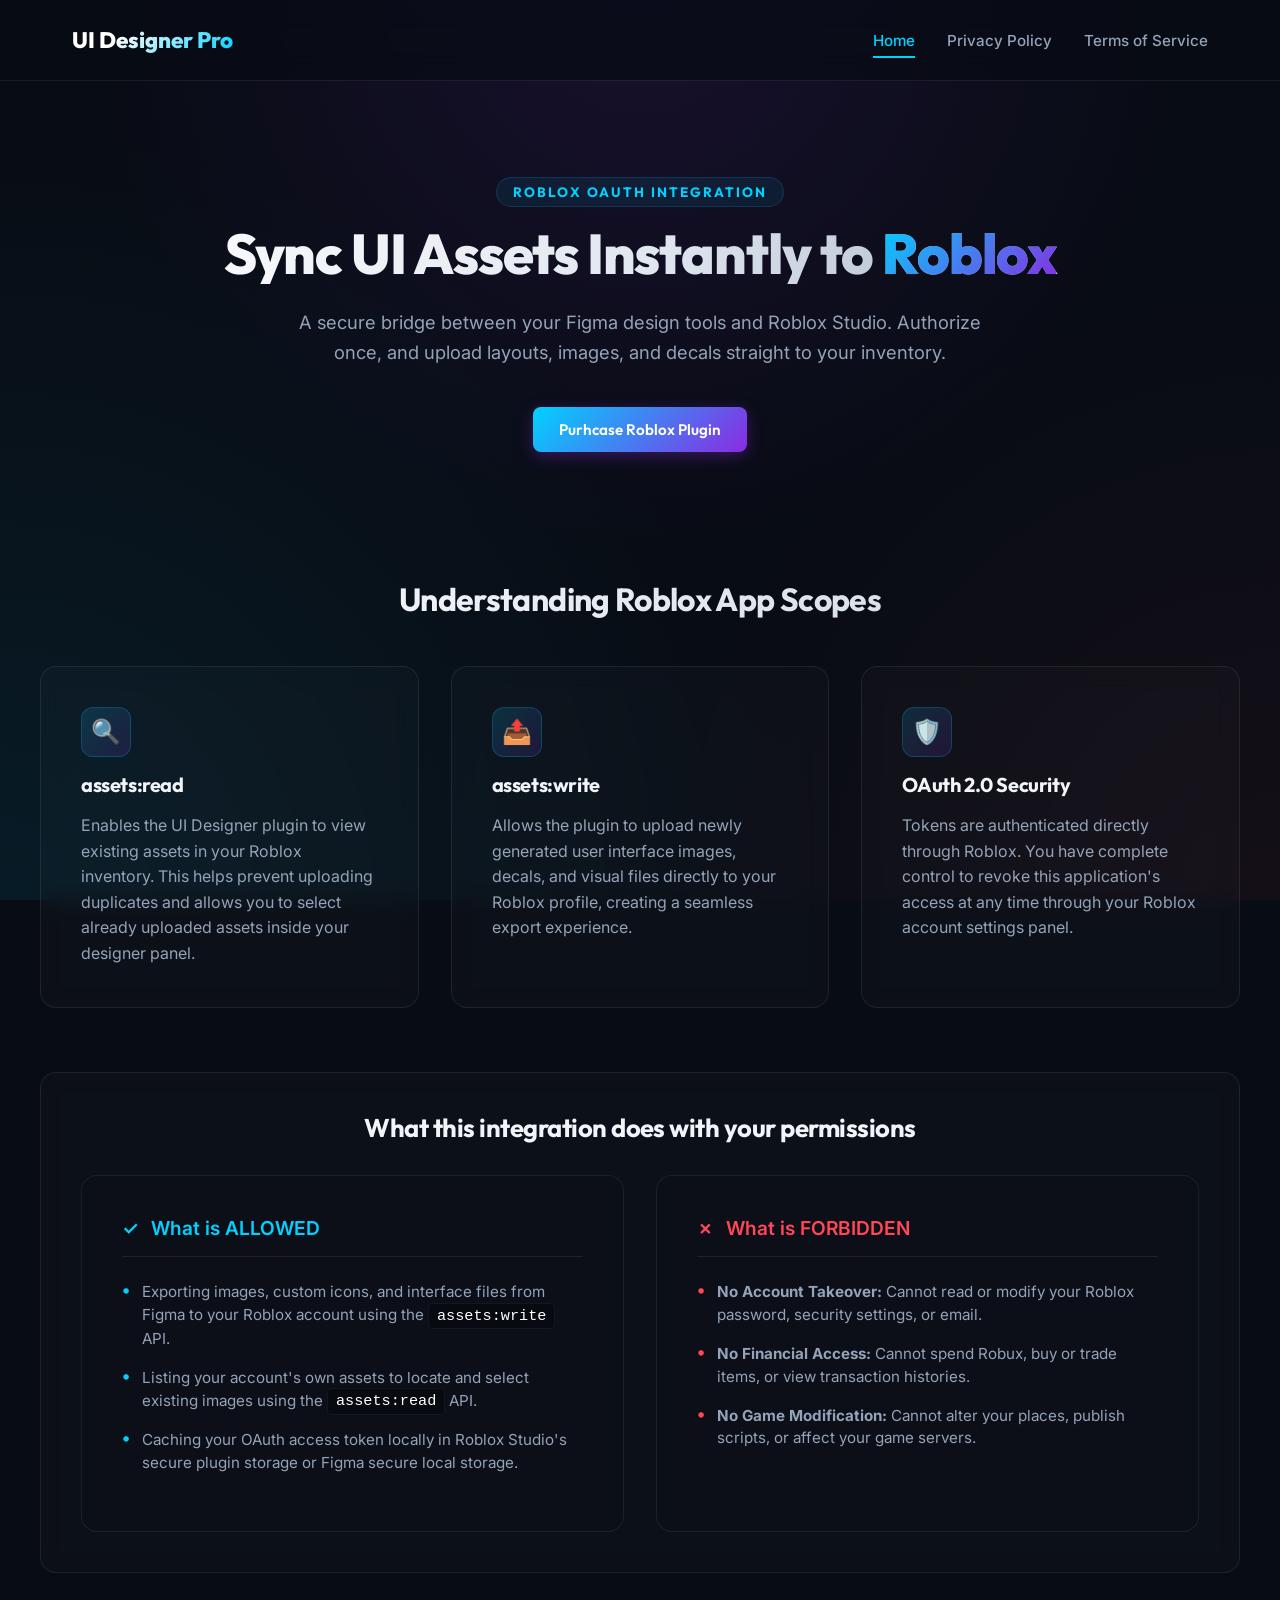
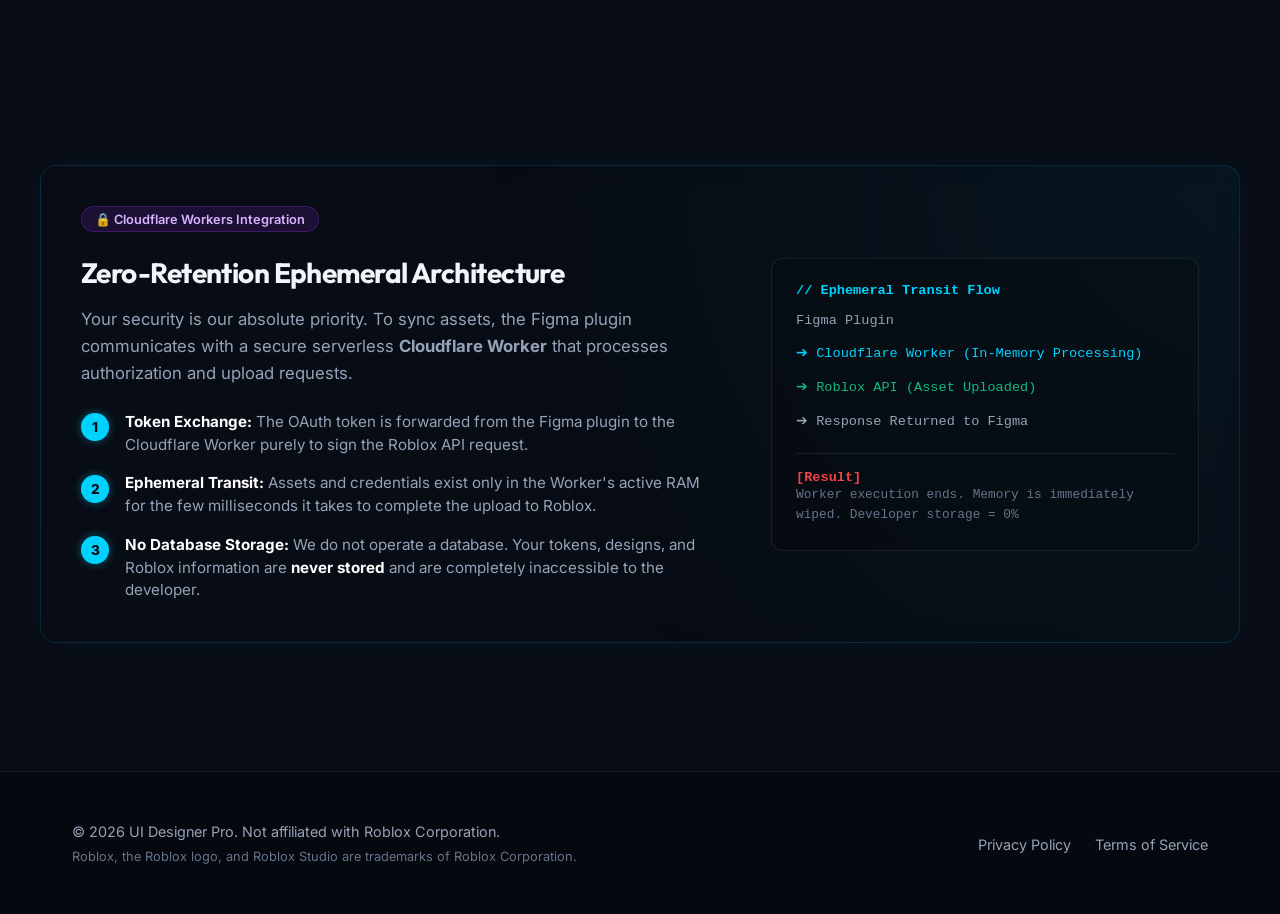
==== commit b8a67c98: "Fix typo and update button text in index.html Updated the description and button text in the hero se" ====
--- a/index.html
+++ b/index.html
@@ -32,14 +32,11 @@
       <span class="hero-tagline">Roblox OAuth Integration</span>
       <h1 class="hero-title">Sync UI Assets Instantly to <span>Roblox</span></h1>
       <p class="hero-desc">
-        A secure bridge between your Figma design tools and Roblox Studio. Authorize once, and upload layouts, images, and fonts straight to your inventory.
+        A secure bridge between your Figma design tools and Roblox Studio. Authorize once, and upload layouts, images, and decals straight to your inventory.
       </p>
       <div class="hero-actions">
         <a href="https://www.roblox.com/library/" target="_blank" rel="noopener noreferrer" class="btn btn-primary" id="btn-install-plugin">
-          Install Roblox Plugin
-        </a>
-        <a href="#scopes-section" class="btn btn-secondary" id="btn-learn-more">
-          Understand Permissions
+          Purhcase Roblox Plugin
         </a>
       </div>
     </section>
